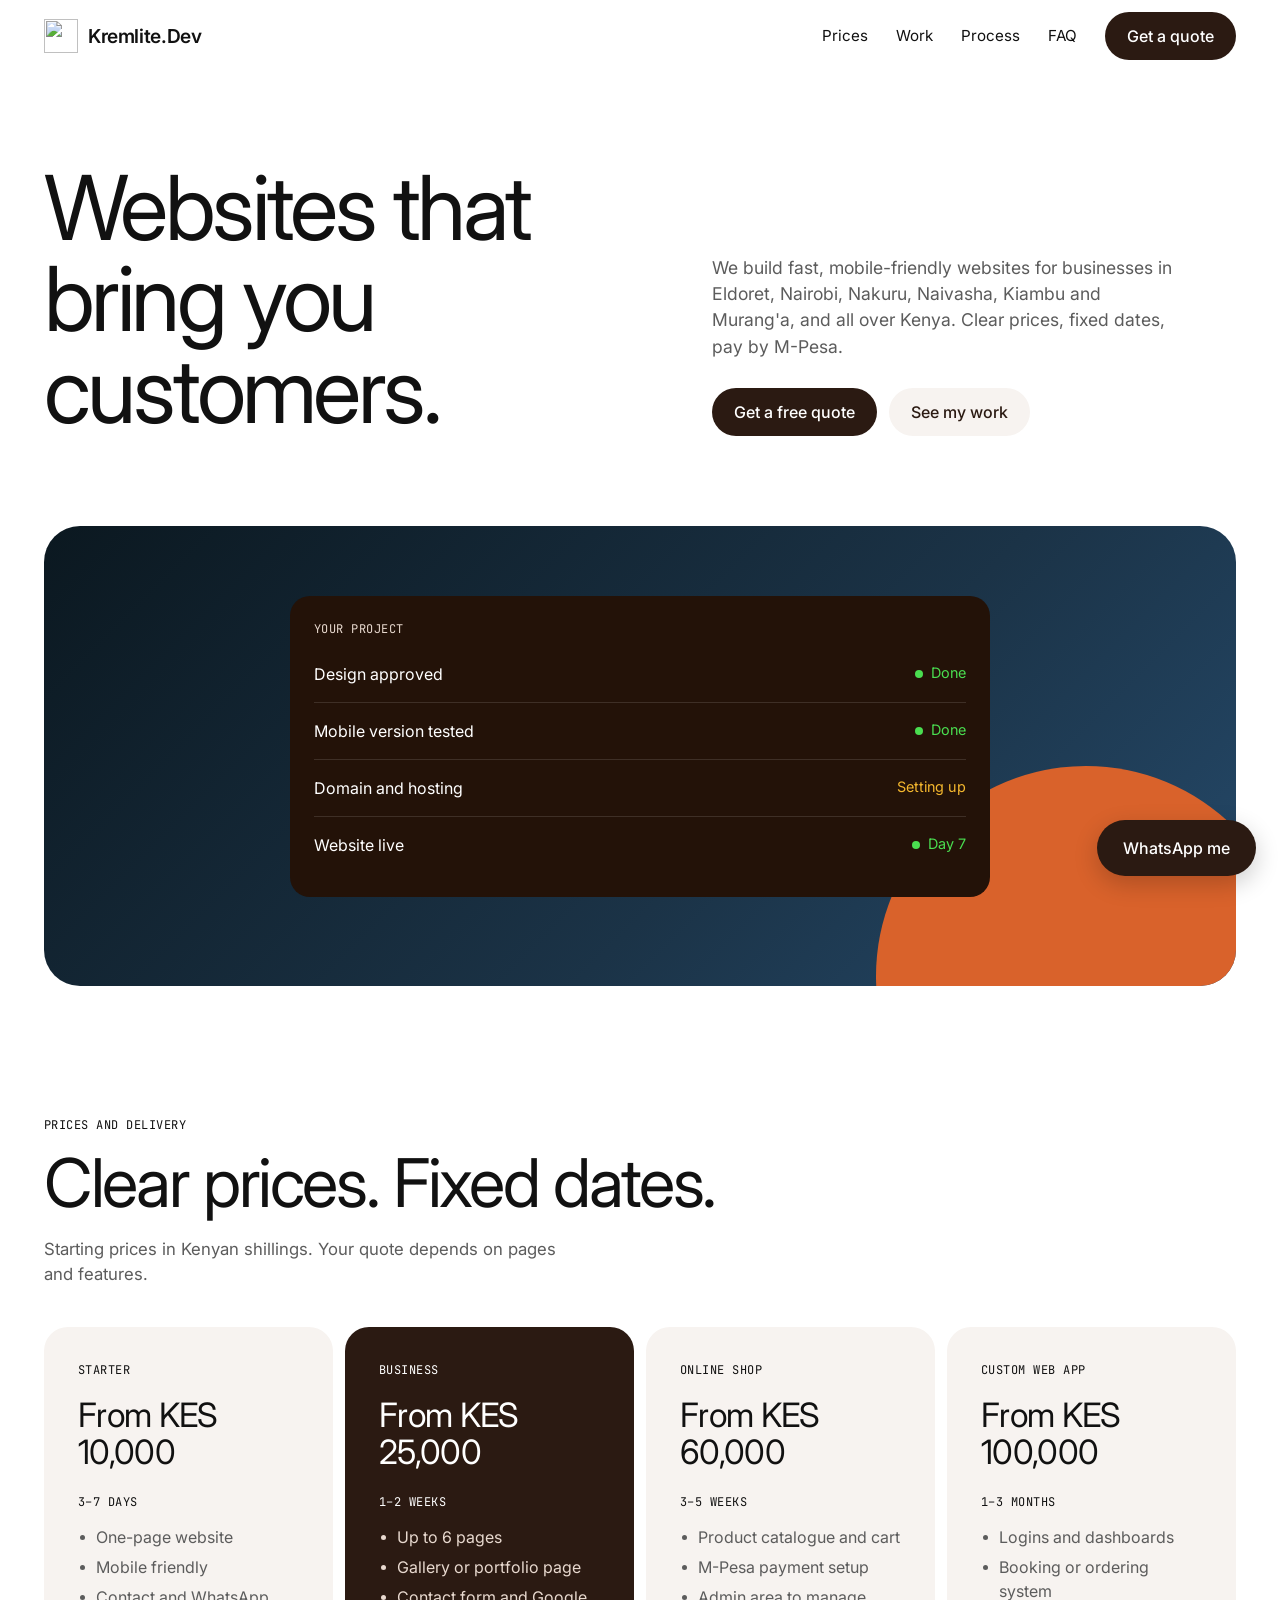
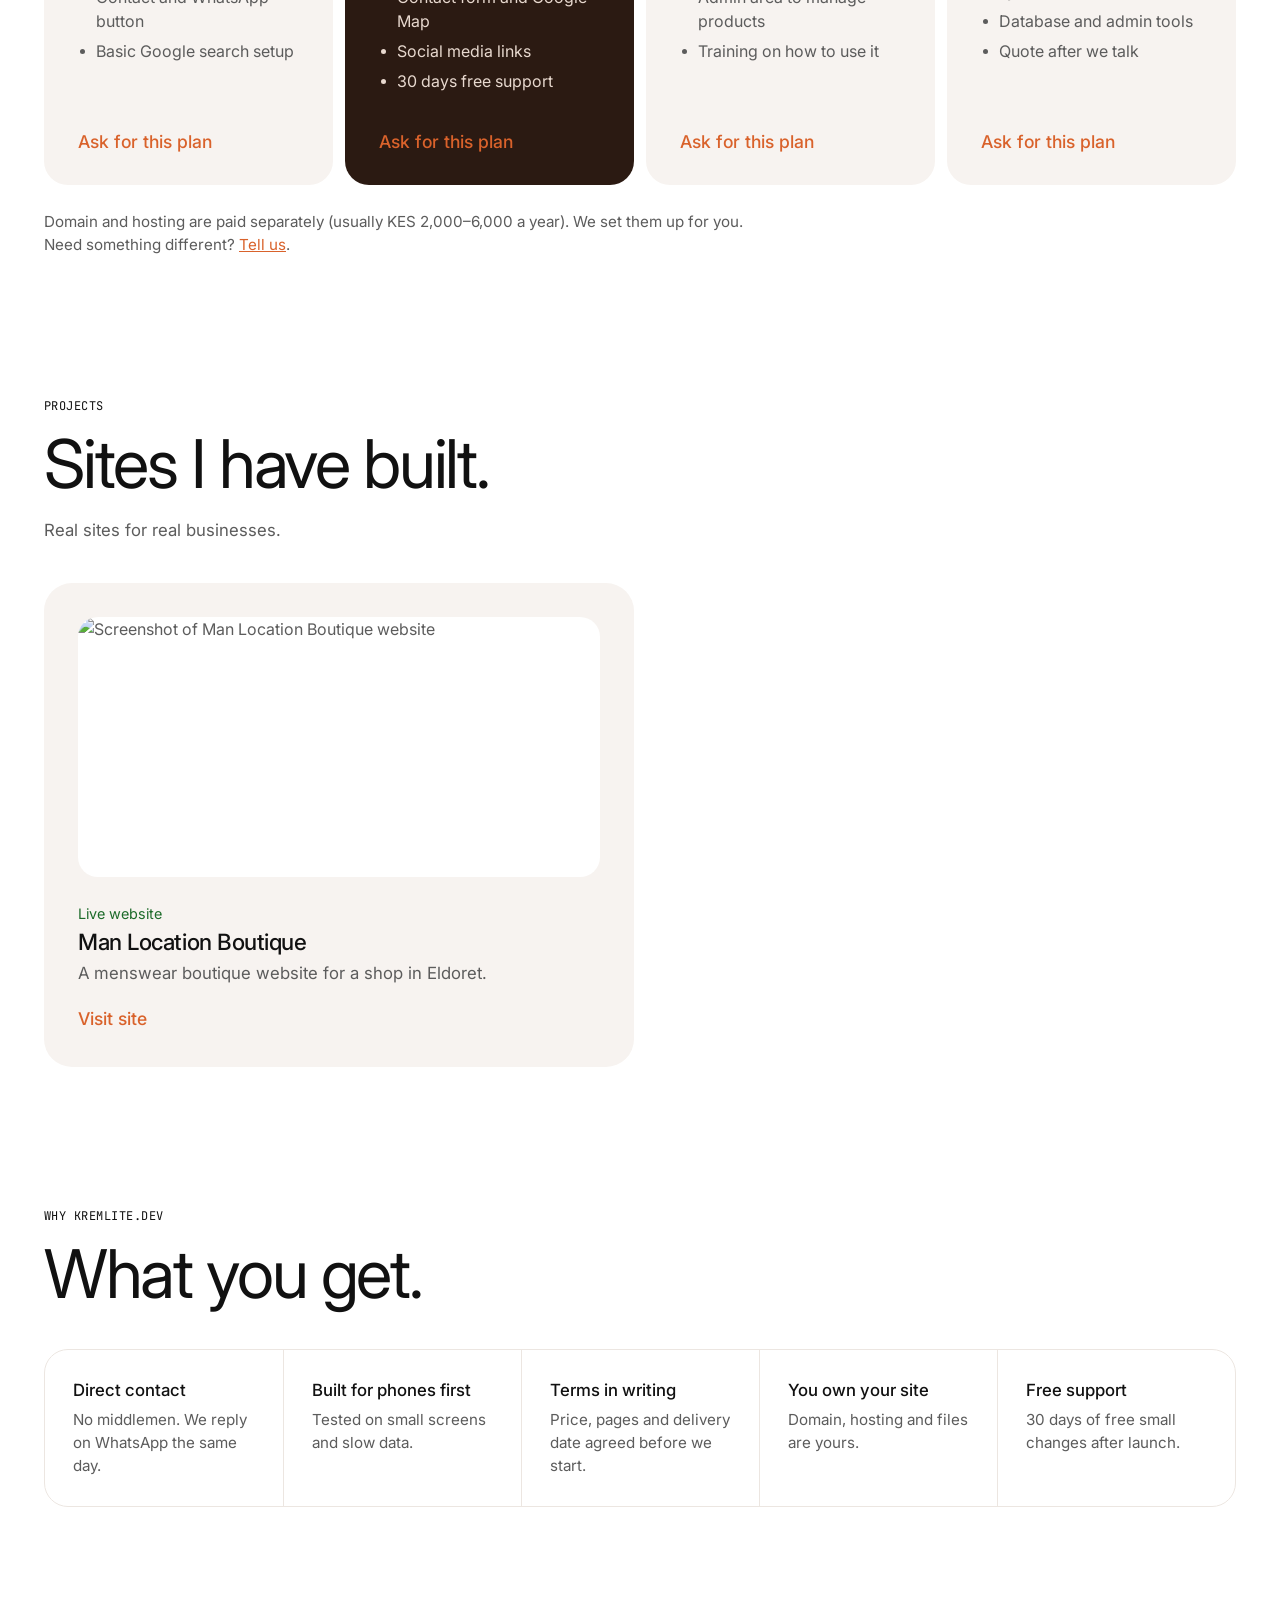
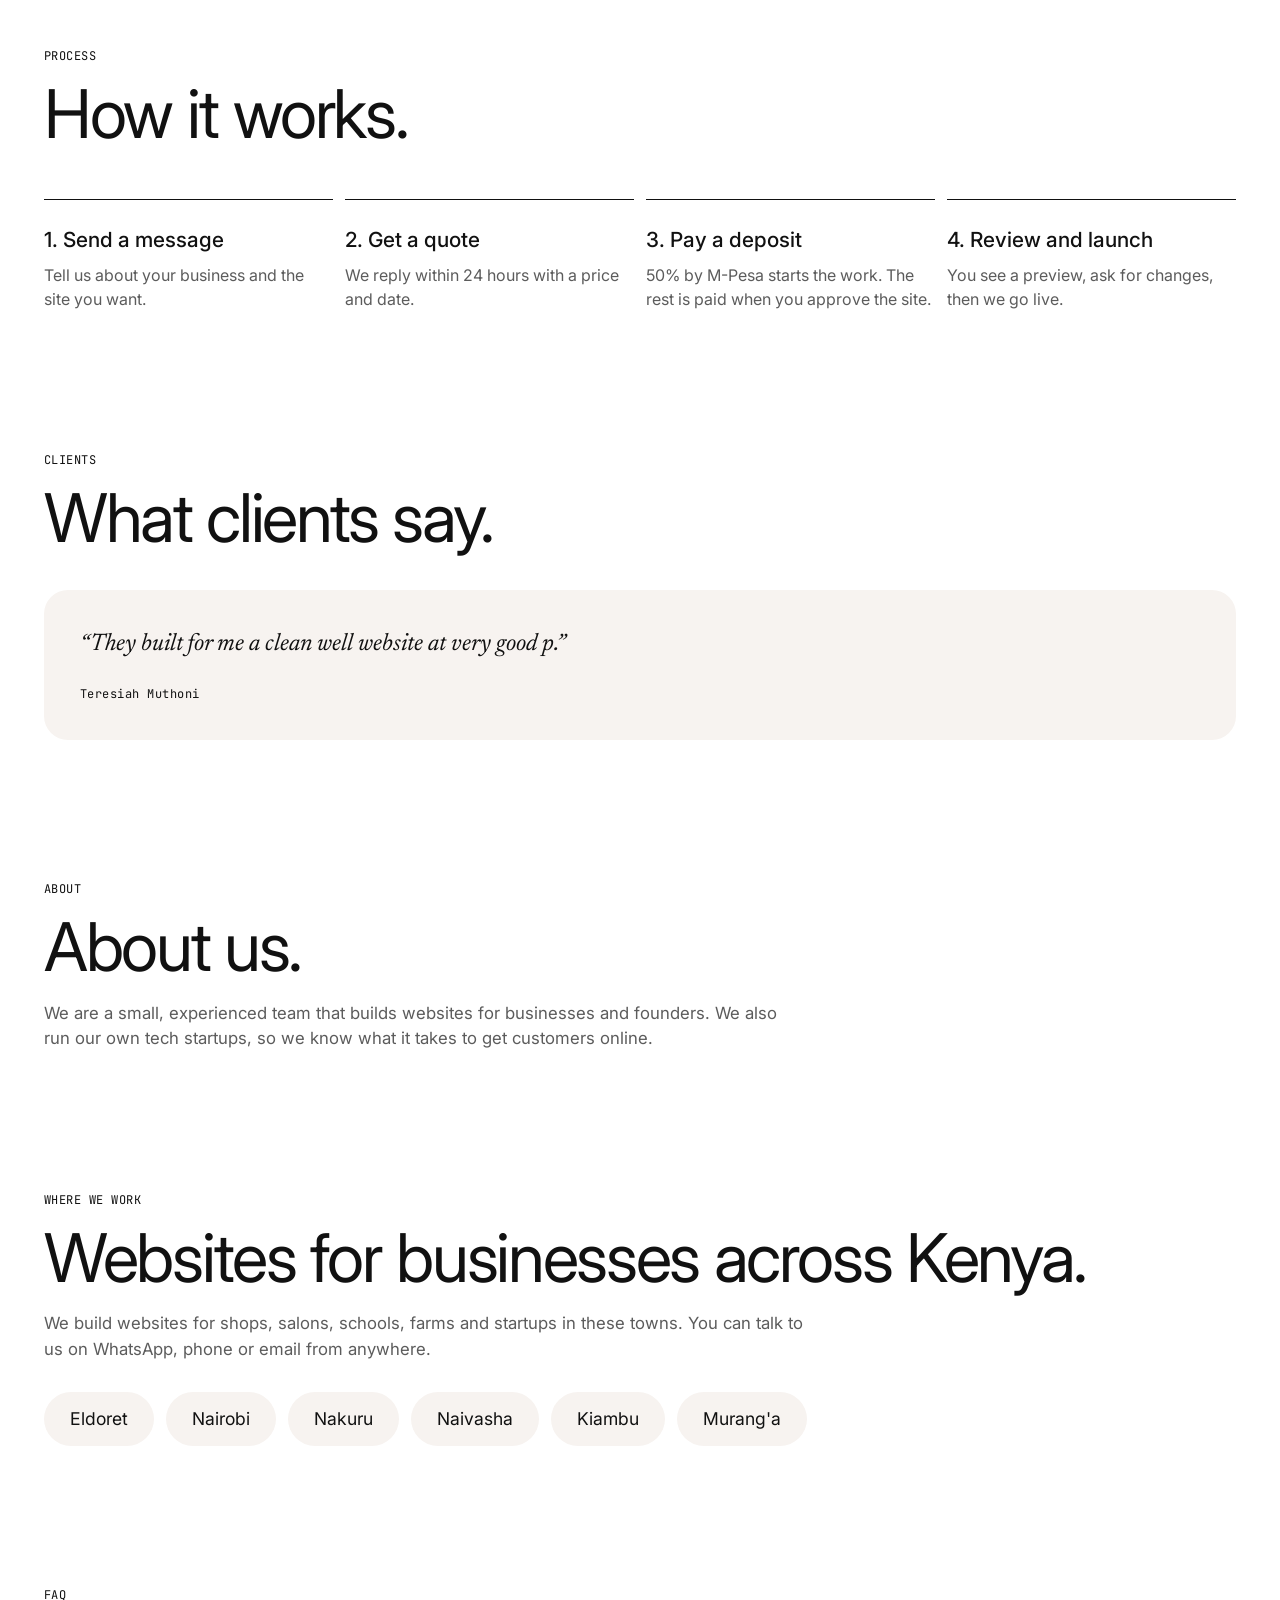
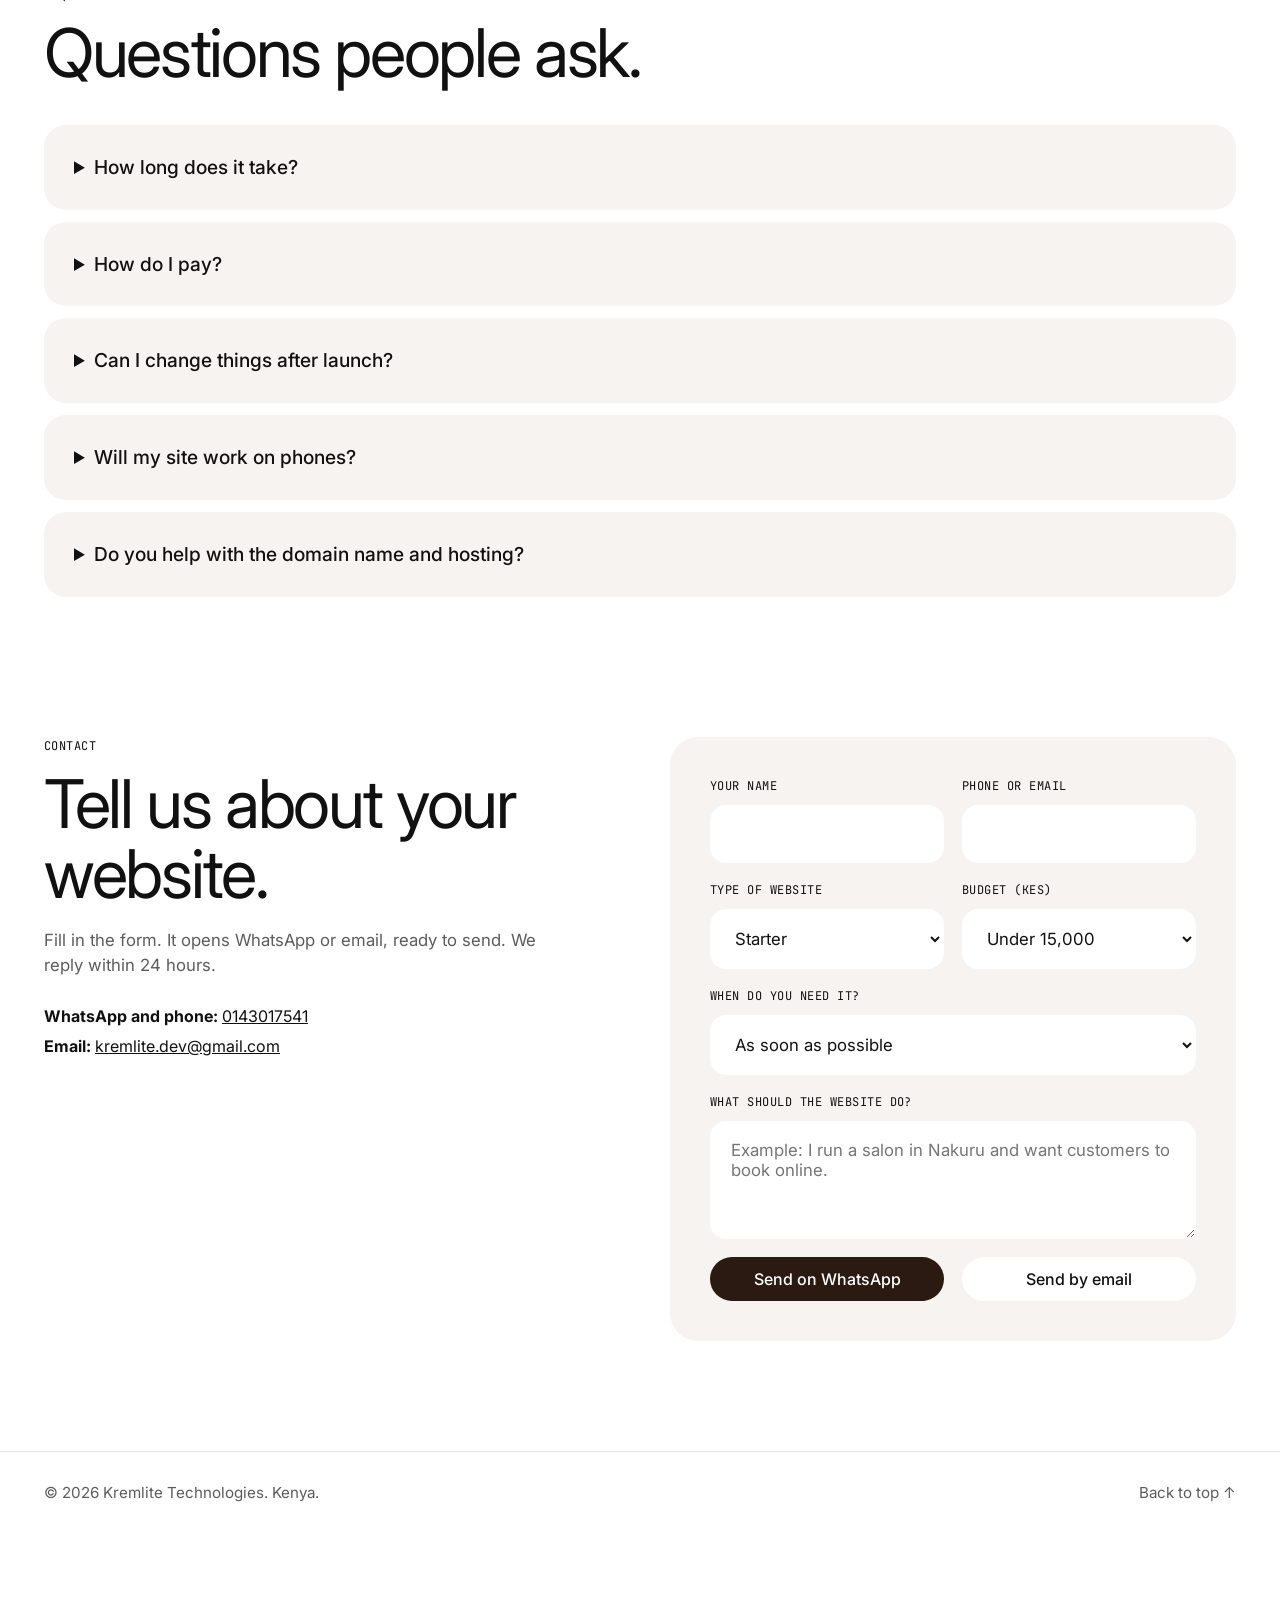
==== index.html @ ff0792f9 "Add files via upload" ====
<!DOCTYPE html>
<html lang="en">
<head>
  <meta charset="UTF-8">
  <meta name="viewport" content="width=device-width, initial-scale=1.0">
    <title>Web Design Kenya | Eldoret, Nairobi, Nakuru | Kremlite.Dev</title>
  <meta name="description" content="Affordable website design for businesses in Eldoret, Nairobi, Nakuru, Naivasha, Kiambu and Murang'a. Prices from KES 10,000. Pay by M-Pesa.">
  <link rel="canonical" href="https://YOUR-SITE-LINK/">
  <meta property="og:title" content="Web Design Kenya | Kremlite.Dev">
  <meta property="og:description" content="Fast, mobile-friendly websites for Kenyan businesses. Clear prices, fixed dates, pay by M-Pesa.">
  <meta property="og:type" content="website">
  <meta property="og:url" content="https://YOUR-SITE-LINK/">

  <script>document.documentElement.classList.add("js");</script>

  <link rel="preconnect" href="https://fonts.googleapis.com">
  <link rel="preconnect" href="https://fonts.gstatic.com" crossorigin>
  <link href="https://fonts.googleapis.com/css2?family=Inter:wght@400;500;600&family=JetBrains+Mono&family=Newsreader:ital@1&display=swap" rel="stylesheet">

    <link rel="stylesheet" href="style.css">
      <script type="application/ld+json">
  {
    "@context": "https://schema.org",
    "@type": "ProfessionalService",
    "name": "Kremlite.Dev",
    "description": "Website design and development for businesses in Kenya. Clear prices, fixed delivery dates, M-Pesa payments.",
    "url": "https://YOUR-SITE-LINK/",
    "telephone": "+254143017541",
    "email": "kremlite.dev@gmail.com",
    "priceRange": "KES 10,000 - KES 100,000+",
    "areaServed": [
      { "@type": "City", "name": "Eldoret" },
      { "@type": "City", "name": "Nairobi" },
      { "@type": "City", "name": "Nakuru" },
      { "@type": "City", "name": "Naivasha" },
      { "@type": "City", "name": "Kiambu" },
      { "@type": "City", "name": "Murang'a" }
    ]
  }
  </script>
    <link rel="icon" type="image/svg+xml" href="images/favicon.svg">
</head>
<body>

  <header class="site-header">
    <div class="wrap header-inner">
          <a href="#top" class="logo"><img src="images/favicon.svg" alt="" width="34" height="34"> Kremlite.Dev</a>
      <nav class="nav">
        <a href="#prices">Prices</a>
        <a href="#work">Work</a>
        <a href="#process">Process</a>
        <a href="#faq">FAQ</a>
        <a href="#contact" class="btn btn-dark">Get a quote</a>
      </nav>
    </div>
  </header>

  <main id="top">

    <!-- HERO -->
    <section class="hero wrap">
      <h1>Websites that bring you customers.</h1>
      <div class="hero-side">
                <p>We build fast, mobile-friendly websites for businesses in Eldoret, Nairobi, Nakuru, Naivasha, Kiambu and Murang'a, and all over Kenya. Clear prices, fixed dates, pay by M-Pesa.</p>
        <div class="hero-buttons">
          <a href="#contact" class="btn btn-dark">Get a free quote</a>
          <a href="#work" class="btn btn-light">See my work</a>
        </div>
      </div>
    </section>

    <!-- DARK SHOWCASE -->
    <section class="showcase wrap">
      <div class="showcase-bg">
        <div class="project-card">
          <p class="mono">YOUR PROJECT</p>
          <ul>
            <li><span>Design approved</span><span class="status done">Done</span></li>
            <li><span>Mobile version tested</span><span class="status done">Done</span></li>
            <li><span>Domain and hosting</span><span class="status setting">Setting up</span></li>
            <li><span>Website live</span><span class="status day">Day 7</span></li>
          </ul>
        </div>
        <div class="orange-circle"></div>
      </div>
    </section>

    <!-- PRICES -->
    <section class="section wrap" id="prices">
      <p class="mono reveal">PRICES AND DELIVERY</p>
      <h2 class="reveal">Clear prices. Fixed dates.</h2>
      <p class="lead reveal">Starting prices in Kenyan shillings. Your quote depends on pages and features.</p>

      <div class="plans">
        <article class="plan reveal">
          <p class="mono">STARTER</p>
          <h3>From KES 10,000</h3>
          <p class="mono time">3–7 DAYS</p>
          <ul>
            <li>One-page website</li>
            <li>Mobile friendly</li>
            <li>Contact and WhatsApp button</li>
            <li>Basic Google search setup</li>
          </ul>
          <a href="#contact" class="plan-link">Ask for this plan</a>
        </article>

        <article class="plan plan-dark reveal">
          <p class="mono">BUSINESS</p>
          <h3>From KES 25,000</h3>
          <p class="mono time">1–2 WEEKS</p>
          <ul>
            <li>Up to 6 pages</li>
            <li>Gallery or portfolio page</li>
            <li>Contact form and Google Map</li>
            <li>Social media links</li>
            <li>30 days free support</li>
          </ul>
          <a href="#contact" class="plan-link">Ask for this plan</a>
        </article>

        <article class="plan reveal">
          <p class="mono">ONLINE SHOP</p>
          <h3>From KES 60,000</h3>
          <p class="mono time">3–5 WEEKS</p>
          <ul>
            <li>Product catalogue and cart</li>
            <li>M-Pesa payment setup</li>
            <li>Admin area to manage products</li>
            <li>Training on how to use it</li>
          </ul>
          <a href="#contact" class="plan-link">Ask for this plan</a>
        </article>

        <article class="plan reveal">
          <p class="mono">CUSTOM WEB APP</p>
          <h3>From KES 100,000</h3>
          <p class="mono time">1–3 MONTHS</p>
          <ul>
            <li>Logins and dashboards</li>
            <li>Booking or ordering system</li>
            <li>Database and admin tools</li>
            <li>Quote after we talk</li>
          </ul>
          <a href="#contact" class="plan-link">Ask for this plan</a>
        </article>
      </div>

      <p class="note reveal">Domain and hosting are paid separately (usually KES 2,000–6,000 a year). We set them up for you.<br>Need something different? <a href="#contact">Tell us</a>.</p>
    </section>

    <!-- WORK -->
    <section class="section wrap" id="work">
      <p class="mono reveal">PROJECTS</p>
      <h2 class="reveal">Sites I have built.</h2>
      <p class="lead reveal">Real sites for real businesses.</p>

           <div class="work-grid">
        <article class="work-card reveal">
          <a href="https://man-location-boutique.vercel.app/" target="_blank" class="work-image">
            <img src="images/manlocationpicture.png" alt="Screenshot of Man Location Boutique website">
          </a>
          <p class="tag">Live website</p>
          <h3>Man Location Boutique</h3>
          <p class="lead">A menswear boutique website for a shop in Eldoret.</p>
          <a href="https://man-location-boutique.vercel.app/" target="_blank" class="plan-link">Visit site</a>
        </article>
      


      </div>
    </section>

    <!-- WHY -->
    <section class="section wrap">
      <p class="mono reveal">WHY KREMLITE.DEV</p>
      <h2 class="reveal">What you get.</h2>

      <div class="why reveal">
        <div><h4>Direct contact</h4><p>No middlemen. We reply on WhatsApp the same day.</p></div>
        <div><h4>Built for phones first</h4><p>Tested on small screens and slow data.</p></div>
        <div><h4>Terms in writing</h4><p>Price, pages and delivery date agreed before we start.</p></div>
        <div><h4>You own your site</h4><p>Domain, hosting and files are yours.</p></div>
        <div><h4>Free support</h4><p>30 days of free small changes after launch.</p></div>
      </div>
    </section>

    <!-- PROCESS -->
    <section class="section wrap" id="process">
      <p class="mono reveal">PROCESS</p>
      <h2 class="reveal">How it works.</h2>

      <div class="steps">
        <div class="step reveal"><h4>1. Send a message</h4><p>Tell us about your business and the site you want.</p></div>
        <div class="step reveal"><h4>2. Get a quote</h4><p>We reply within 24 hours with a price and date.</p></div>
        <div class="step reveal"><h4>3. Pay a deposit</h4><p>50% by M-Pesa starts the work. The rest is paid when you approve the site.</p></div>
        <div class="step reveal"><h4>4. Review and launch</h4><p>You see a preview, ask for changes, then we go live.</p></div>
      </div>
    </section>

    <!-- CLIENTS -->
    <section class="section wrap">
      <p class="mono reveal">CLIENTS</p>
      <h2 class="reveal">What clients say.</h2>

      <blockquote class="quote reveal">
        <p>“They built for me a clean well website at very good p.”</p>
        <span class="mono">Teresiah Muthoni</span>
      </blockquote>
    </section>

    <!-- ABOUT -->
    <section class="section wrap">
      <p class="mono reveal">ABOUT</p>
      <h2 class="reveal">About us.</h2>
      <p class="lead wide reveal">We are a small, experienced team that builds websites for businesses and founders. We also run our own tech startups, so we know what it takes to get customers online.</p>
    </section>

       <!-- AREAS -->
    <section class="section wrap">
      <p class="mono reveal">WHERE WE WORK</p>
      <h2 class="reveal">Websites for businesses across Kenya.</h2>
      <p class="lead wide reveal">We build websites for shops, salons, schools, farms and startups in these towns. You can talk to us on WhatsApp, phone or email from anywhere.</p>
      <ul class="areas reveal">
        <li>Eldoret</li>
        <li>Nairobi</li>
        <li>Nakuru</li>
        <li>Naivasha</li>
        <li>Kiambu</li>
        <li>Murang'a</li>
      </ul>
    </section>
    <!-- FAQ -->
    <section class="section wrap" id="faq">
      <p class="mono reveal">FAQ</p>
      <h2 class="reveal">Questions people ask.</h2>

      <div class="faq">
        <details class="reveal">
          <summary>How long does it take?</summary>
          <p>A one-page site takes 3–7 days. A business site takes 1–2 weeks. Online shops take 3–5 weeks. You get the date in your quote.</p>
        </details>
        <details class="reveal">
          <summary>How do I pay?</summary>
          <p>By M-Pesa. You pay 50% to start and the rest when you approve the site.</p>
        </details>
        <details class="reveal">
          <summary>Can I change things after launch?</summary>
          <p>Yes. You get 30 days of free small changes. After that we charge a small fee for updates.</p>
        </details>
        <details class="reveal">
          <summary>Will my site work on phones?</summary>
          <p>Yes. Every site is built for phones first and tested on small screens and slow data.</p>
        </details>
        <details class="reveal">
          <summary>Do you help with the domain name and hosting?</summary>
          <p>Yes. We set up both for you and they stay in your name. They cost about KES 2,000–6,000 a year.</p>
        </details>
      </div>
    </section>

    <!-- CONTACT -->
    <section class="section wrap contact" id="contact">
      <div class="contact-text reveal">
        <p class="mono">CONTACT</p>
        <h2>Tell us about your website.</h2>
        <p class="lead">Fill in the form. It opens WhatsApp or email, ready to send. We reply within 24 hours.</p>
        <p><strong>WhatsApp and phone:</strong> <a href="tel:+254143017541" class="underline">0143017541</a></p>
        <p><strong>Email:</strong> <a href="mailto:kremlite.dev@gmail.com" class="underline">kremlite.dev@gmail.com</a></p>
      </div>

      <div class="form-card reveal">
        <div class="row">
          <label>YOUR NAME<input type="text" id="f-name"></label>
          <label>PHONE OR EMAIL<input type="text" id="f-contact"></label>
        </div>
        <div class="row">
          <label>TYPE OF WEBSITE
            <select id="f-type">
              <option>Starter</option>
              <option>Business</option>
              <option>Online shop</option>
              <option>Custom web app</option>
            </select>
          </label>
          <label>BUDGET (KES)
            <select id="f-budget">
              <option>Under 15,000</option>
              <option>15,000 – 40,000</option>
              <option>40,000 – 100,000</option>
              <option>Above 100,000</option>
            </select>
          </label>
        </div>
        <label>WHEN DO YOU NEED IT?
          <select id="f-when">
            <option>As soon as possible</option>
            <option>Within 2 weeks</option>
            <option>Within a month</option>
            <option>No rush</option>
          </select>
        </label>
        <label>WHAT SHOULD THE WEBSITE DO?
          <textarea id="f-about" rows="4" placeholder="Example: I run a salon in Nakuru and want customers to book online."></textarea>
        </label>
        <div class="row">
          <button type="button" class="btn btn-dark" id="send-wa">Send on WhatsApp</button>
          <button type="button" class="btn btn-white" id="send-mail">Send by email</button>
        </div>
      </div>
    </section>

  </main>

  <footer class="footer">
    <div class="wrap footer-inner">
      <p>© 2026 Kremlite Technologies. Kenya.</p>
      <a href="#top">Back to top ↑</a>
    </div>
  </footer>

  <a href="https://wa.me/254143017541" class="whatsapp-float">WhatsApp me</a>

  <script>
    // CHANGE THESE TWO LINES TO YOUR OWN DETAILS
    var PHONE = "254143017541";
    var EMAIL = "kremlite.dev@gmail.com";

    // Scroll fade-in
    var items = document.querySelectorAll(".reveal");
    var observer = new IntersectionObserver(function (entries) {
      entries.forEach(function (entry) {
        if (entry.isIntersecting) {
          entry.target.classList.add("visible");
          observer.unobserve(entry.target);
        }
      });
    }, { threshold: 0.15 });
    items.forEach(function (el) { observer.observe(el); });

    // Contact form
    function buildMessage() {
      return "Hello Kremlite.Dev,\n" +
        "Name: " + document.getElementById("f-name").value + "\n" +
        "Contact: " + document.getElementById("f-contact").value + "\n" +
        "Website type: " + document.getElementById("f-type").value + "\n" +
        "Budget (KES): " + document.getElementById("f-budget").value + "\n" +
        "Needed: " + document.getElementById("f-when").value + "\n" +
        "Details: " + document.getElementById("f-about").value;
    }
    document.getElementById("send-wa").addEventListener("click", function () {
      window.open("https://wa.me/" + PHONE + "?text=" + encodeURIComponent(buildMessage()), "_blank");
    });
    document.getElementById("send-mail").addEventListener("click", function () {
      window.location.href = "mailto:" + EMAIL + "?subject=" + encodeURIComponent("New website enquiry") + "&body=" + encodeURIComponent(buildMessage());
    });
  </script>

</body>
</html>
---- style.css ----
:root {
  --brown: #2b1a12;
  --orange: #d9622b;
  --cream: #f7f3f0;
  --text: #111;
  --muted: #5c5c5c;
}

* { margin: 0; padding: 0; box-sizing: border-box; }

html { scroll-behavior: smooth; scroll-padding-top: 90px; }

body {
  font-family: "Inter", sans-serif;
  color: var(--text);
  background: #fff;
  line-height: 1.5;
}

.wrap { max-width: 1240px; margin: 0 auto; padding: 0 24px; }
a { color: inherit; text-decoration: none; }
ul { list-style: none; }

/* Text styles */
.mono {
  font-family: "JetBrains Mono", monospace;
  font-size: 0.75rem;
  letter-spacing: 0.04em;
}
h2 {
  font-size: clamp(2.4rem, 5.5vw, 4.2rem);
  font-weight: 400;
  line-height: 1.05;
  letter-spacing: -0.035em;
  margin: 14px 0 18px;
}
h3 { font-size: 2.1rem; font-weight: 400; line-height: 1.1; letter-spacing: -0.02em; }
h4 { font-size: 1.05rem; font-weight: 500; margin-bottom: 6px; }
.lead { color: var(--muted); font-size: 1.05rem; max-width: 520px; }
.lead.wide { max-width: 760px; }
.underline { text-decoration: underline; }

.section { padding-top: 70px; padding-bottom: 70px; }

/* Header */
.site-header {
  position: sticky;
  top: 0;
  background: rgba(255, 255, 255, 0.92);
  backdrop-filter: blur(8px);
  z-index: 10;
}
.header-inner {
  display: flex;
  justify-content: space-between;
  align-items: center;
  height: 72px;
}
.logo { font-weight: 600; font-size: 1.2rem; letter-spacing: -0.02em; }
.nav { display: flex; align-items: center; gap: 28px; font-size: 0.95rem; }
.nav a:not(.btn):hover { color: var(--orange); }

/* Buttons */
.btn {
  display: inline-block;
  padding: 12px 22px;
  border: none;
  border-radius: 999px;
  font-family: inherit;
  font-size: 1rem;
  font-weight: 500;
  cursor: pointer;
  text-align: center;
  transition: transform 0.2s ease;
}
.btn:hover { transform: translateY(-2px); }
.btn-dark { background: var(--brown); color: #fff; }
.btn-light { background: var(--cream); color: var(--brown); }
.btn-white { background: #fff; color: var(--text); }

/* Hero */
.hero {
  display: grid;
  grid-template-columns: 1.2fr 1fr;
  align-items: end;
  gap: 40px;
  padding-top: 90px;
  padding-bottom: 90px;
}
.hero h1 {
  font-size: clamp(2.8rem, 7vw, 6rem);
  font-weight: 400;
  line-height: 1.02;
  letter-spacing: -0.04em;
  animation: rise 0.8s ease both;
}
.hero-side { animation: rise 0.8s ease 0.2s both; }
.hero-side p { color: var(--muted); font-size: 1.1rem; max-width: 460px; }
.hero-buttons { display: flex; gap: 12px; margin-top: 28px; }

@keyframes rise {
  from { opacity: 0; transform: translateY(24px); }
  to   { opacity: 1; transform: translateY(0); }
}

/* Scroll fade-in */
.js .reveal {
  opacity: 0;
  transform: translateY(28px);
  transition: opacity 0.7s ease, transform 0.7s ease;
}
.js .reveal.visible { opacity: 1; transform: translateY(0); }
.plans .reveal:nth-child(2), .steps .reveal:nth-child(2) { transition-delay: 0.1s; }
.plans .reveal:nth-child(3), .steps .reveal:nth-child(3) { transition-delay: 0.2s; }
.plans .reveal:nth-child(4), .steps .reveal:nth-child(4) { transition-delay: 0.3s; }

/* Dark showcase */
.showcase { padding-bottom: 60px; }
.showcase-bg {
  position: relative;
  overflow: hidden;
  min-height: 460px;
  border-radius: 36px;
  background: linear-gradient(135deg, #0b1820 0%, #1b3347 60%, #254a6b 100%);
  display: flex;
  justify-content: center;
  align-items: flex-start;
  padding-top: 70px;
}
.project-card {
  position: relative;
  z-index: 2;
  width: min(700px, 90%);
  background: #231208;
  color: #fff;
  border-radius: 20px;
  padding: 24px;
  animation: rise 0.9s ease 0.4s both;
}
.project-card .mono { color: #e8d9cf; margin-bottom: 8px; }
.project-card li {
  display: flex;
  justify-content: space-between;
  padding: 16px 0;
  border-top: 1px solid rgba(255, 255, 255, 0.12);
}
.project-card li:first-child { border-top: none; }
.status { font-size: 0.9rem; }
.status.done, .status.day { color: #4ade50; }
.status.setting { color: #f5b82e; }
.status.done::before, .status.day::before {
  content: "";
  display: inline-block;
  width: 8px;
  height: 8px;
  margin-right: 8px;
  border-radius: 50%;
  background: #4ade50;
}
.orange-circle {
  position: absolute;
  right: -60px;
  bottom: -200px;
  width: 420px;
  height: 420px;
  border-radius: 50%;
  background: var(--orange);
  animation: float 6s ease-in-out infinite;
}
@keyframes float {
  0%, 100% { transform: translateY(0); }
  50% { transform: translateY(-18px); }
}

/* Prices */
.plans {
  display: grid;
  grid-template-columns: repeat(4, 1fr);
  gap: 12px;
  margin-top: 40px;
}
.plan {
  display: flex;
  flex-direction: column;
  background: var(--cream);
  border-radius: 24px;
  padding: 34px 34px 30px;
  transition: transform 0.3s ease;
}
.plan:hover { transform: translateY(-6px); }
.plan h3 { margin: 18px 0 22px; }
.plan .time { margin-bottom: 14px; }
.plan ul { flex: 1; margin-bottom: 30px; }
.plan li { position: relative; padding-left: 18px; margin-bottom: 6px; color: var(--muted); }
.plan li::before {
  content: "";
  position: absolute;
  left: 2px;
  top: 0.65em;
  width: 5px;
  height: 5px;
  border-radius: 50%;
  background: currentColor;
}
.plan-link { color: var(--orange); font-size: 1.1rem; font-weight: 500; }
.plan-link:hover { text-decoration: underline; }
.plan-dark { background: var(--brown); color: #fff; }
.plan-dark li { color: #e8d9cf; }

.note { margin-top: 26px; color: var(--muted); font-size: 0.95rem; }
.note a { color: var(--orange); text-decoration: underline; }

/* Work */
.work-card {
  margin-top: 40px;
  background: var(--cream);
  border-radius: 28px;
  padding: 34px;
}
.work-image {
  height: 250px;
  background: #fff;
  border-radius: 20px;
  display: flex;
  align-items: center;
  justify-content: center;
  margin-bottom: 26px;
  color: var(--muted);
}
.work-card .tag { color: #1d6b2a; font-size: 0.9rem; }
.work-card h3 { font-size: 1.4rem; font-weight: 500; margin: 6px 0; }
.work-card .lead { margin-bottom: 20px; }

/* Why */
.why {
  display: grid;
  grid-template-columns: repeat(5, 1fr);
  margin-top: 40px;
  border: 1px solid #ece6e1;
  border-radius: 24px;
  overflow: hidden;
}
.why div { padding: 28px; border-left: 1px solid #ece6e1; }
.why div:first-child { border-left: none; }
.why p { color: var(--muted); font-size: 0.95rem; }

/* Process */
.steps {
  display: grid;
  grid-template-columns: repeat(4, 1fr);
  gap: 12px;
  margin-top: 50px;
}
.step { border-top: 1px solid var(--text); padding-top: 24px; }
.step h4 { font-size: 1.3rem; margin-bottom: 8px; }
.step p { color: var(--muted); }

/* Quote */
.quote {
  margin-top: 36px;
  background: var(--cream);
  border-radius: 24px;
  padding: 36px;
}
.quote p {
  font-family: "Newsreader", serif;
  font-style: italic;
  font-size: 1.5rem;
  margin-bottom: 18px;
}

/* FAQ */
.faq { margin-top: 36px; display: grid; gap: 12px; }
details { background: var(--cream); border-radius: 22px; padding: 28px 30px; }
summary { cursor: pointer; font-size: 1.2rem; font-weight: 500; }
summary:hover { color: var(--orange); }
details p { margin-top: 14px; color: var(--muted); max-width: 720px; animation: rise 0.4s ease both; }

/* Contact */
.contact {
  display: grid;
  grid-template-columns: 1fr 1fr;
  gap: 60px;
  align-items: start;
}
.contact-text .lead { margin-bottom: 26px; }
.contact-text p { margin-bottom: 6px; }
.form-card {
  background: var(--cream);
  border-radius: 28px;
  padding: 40px;
  display: grid;
  gap: 18px;
}
.row { display: grid; grid-template-columns: 1fr 1fr; gap: 18px; }
label {
  display: block;
  font-family: "JetBrains Mono", monospace;
  font-size: 0.75rem;
  letter-spacing: 0.04em;
}
input, select, textarea {
  display: block;
  width: 100%;
  margin-top: 10px;
  padding: 18px 20px;
  border: 1px solid transparent;
  border-radius: 16px;
  background: #fff;
  font-family: "Inter", sans-serif;
  font-size: 1.05rem;
  color: var(--text);
}
input:focus, select:focus, textarea:focus { outline: none; border-color: var(--orange); }
textarea { resize: vertical; }

/* Footer */
.footer { border-top: 1px solid #ece6e1; margin-top: 40px; }
.footer-inner {
  display: flex;
  justify-content: space-between;
  padding-top: 30px;
  padding-bottom: 110px;
  color: var(--muted);
  font-size: 0.95rem;
}
.footer-inner a:hover { color: var(--orange); }

/* WhatsApp button */
.whatsapp-float {
  position: fixed;
  right: 24px;
  bottom: 24px;
  z-index: 20;
  background: var(--brown);
  color: #fff;
  font-weight: 500;
  padding: 16px 26px;
  border-radius: 999px;
  box-shadow: 0 8px 24px rgba(0, 0, 0, 0.2);
  transition: transform 0.2s ease;
}
.whatsapp-float:hover { transform: translateY(-3px); }

/* Tablets */
@media (max-width: 1000px) {
  .plans { grid-template-columns: repeat(2, 1fr); }
  .why { grid-template-columns: 1fr 1fr; }
  .why div { border-left: none; border-top: 1px solid #ece6e1; }
  .steps { grid-template-columns: 1fr 1fr; }
  .contact { grid-template-columns: 1fr; gap: 30px; }
}

/* Phones */
@media (max-width: 700px) {
  .hero { grid-template-columns: 1fr; padding-top: 50px; }
  .nav a:not(.btn) { display: none; }
  .plans, .why, .steps, .row { grid-template-columns: 1fr; }
  .form-card { padding: 24px; }
  .orange-circle { width: 260px; height: 260px; bottom: -120px; }
  .footer-inner { flex-direction: column; gap: 8px; }
}

/* Respect people who turn animations off */
@media (prefers-reduced-motion: reduce) {
  * { animation: none !important; transition: none !important; }
  .js .reveal { opacity: 1; transform: none; }
}

/* Project pictures */
.work-grid {
  display: grid;
  grid-template-columns: repeat(2, 1fr);
  gap: 12px;
  margin-top: 40px;
}
.work-grid .work-card { margin-top: 0; }

.work-image {
  display: block;
  height: auto;
  padding: 0;
  overflow: hidden;
  border-radius: 20px;
  margin-bottom: 26px;
}
.work-image img {
  display: block;
  width: 100%;
  height: 260px;
  object-fit: cover;
  object-position: top;
  transition: transform 0.5s ease;
}
.work-card:hover .work-image img { transform: scale(1.04); }

@media (max-width: 700px) {
  .work-grid { grid-template-columns: 1fr; }
}

/* Logo */
.logo { display: flex; align-items: center; gap: 10px; }
.logo img { display: block; }

/* Areas */
.areas {
  display: flex;
  flex-wrap: wrap;
  gap: 12px;
  margin-top: 30px;
}
.areas li {
  background: var(--cream);
  padding: 14px 26px;
  border-radius: 999px;
  font-size: 1.1rem;
  transition: background 0.2s ease, color 0.2s ease;
}
.areas li:hover { background: var(--brown); color: #fff; }
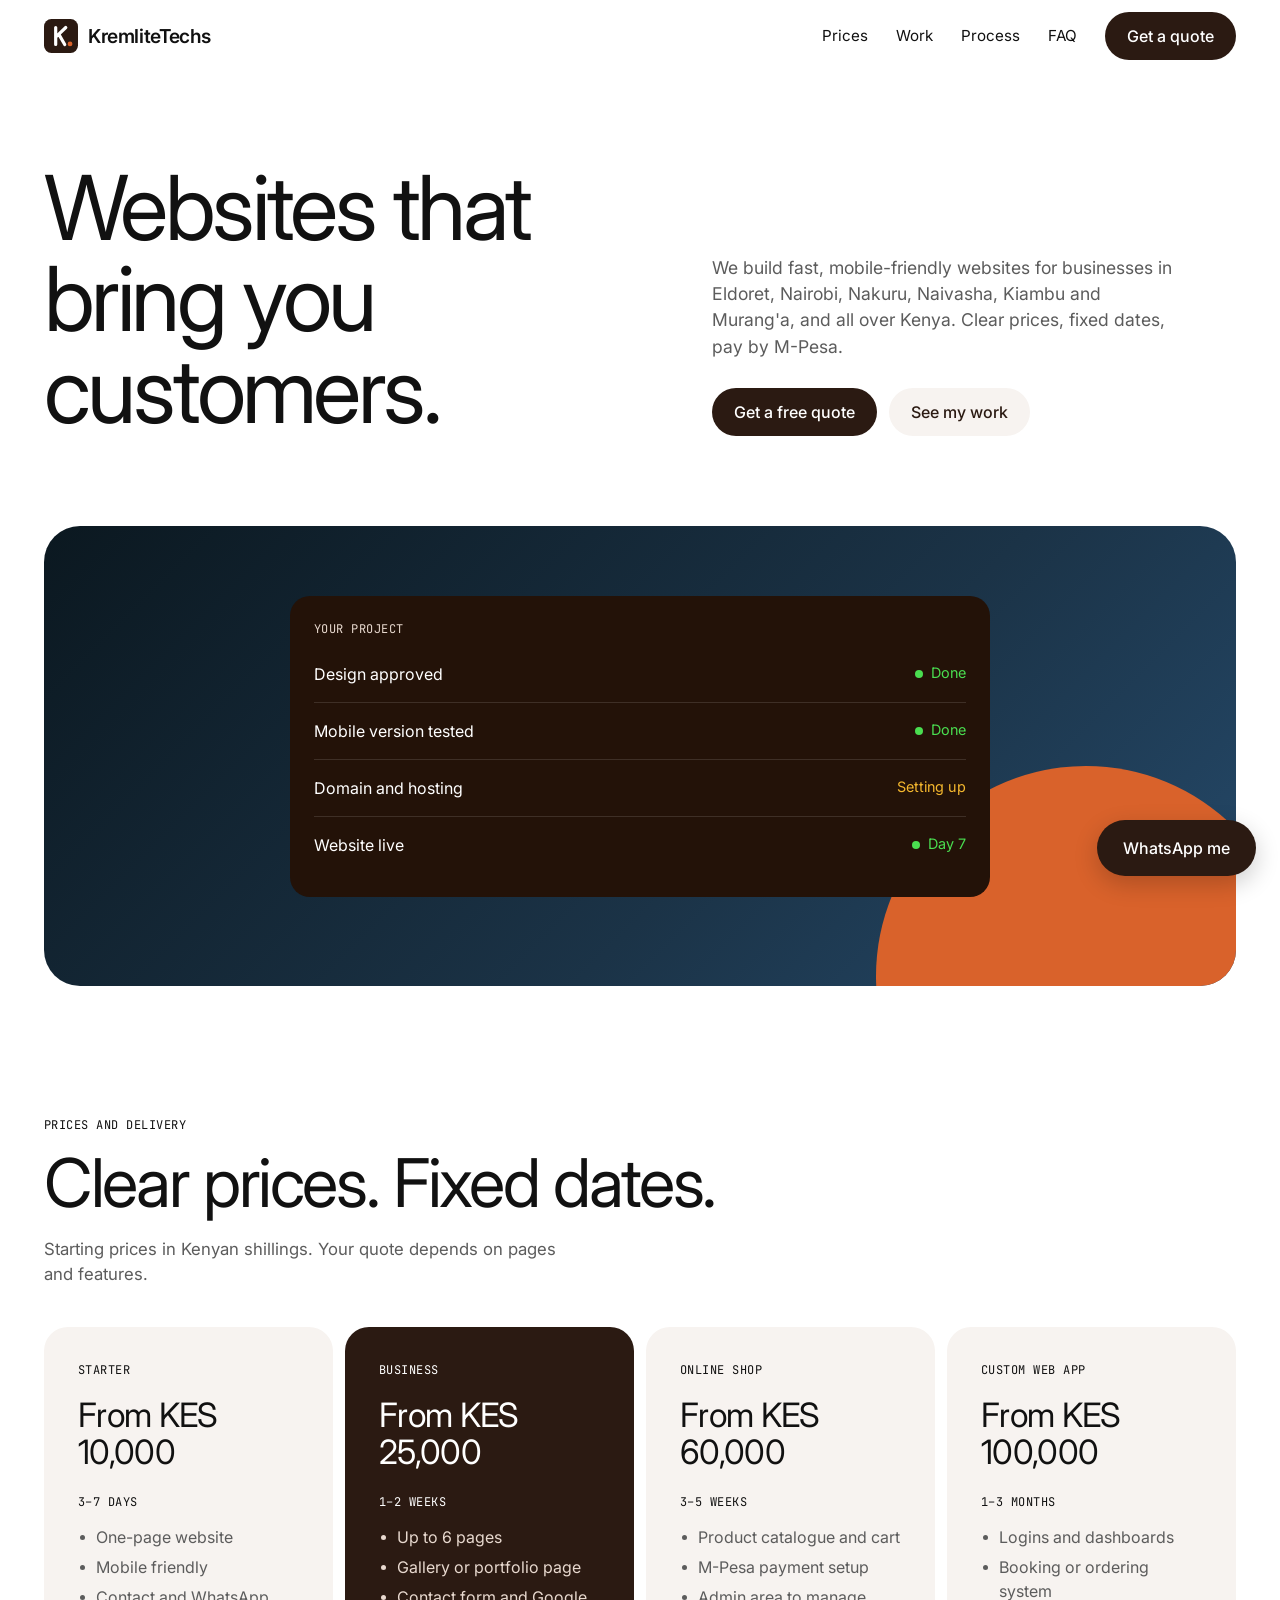
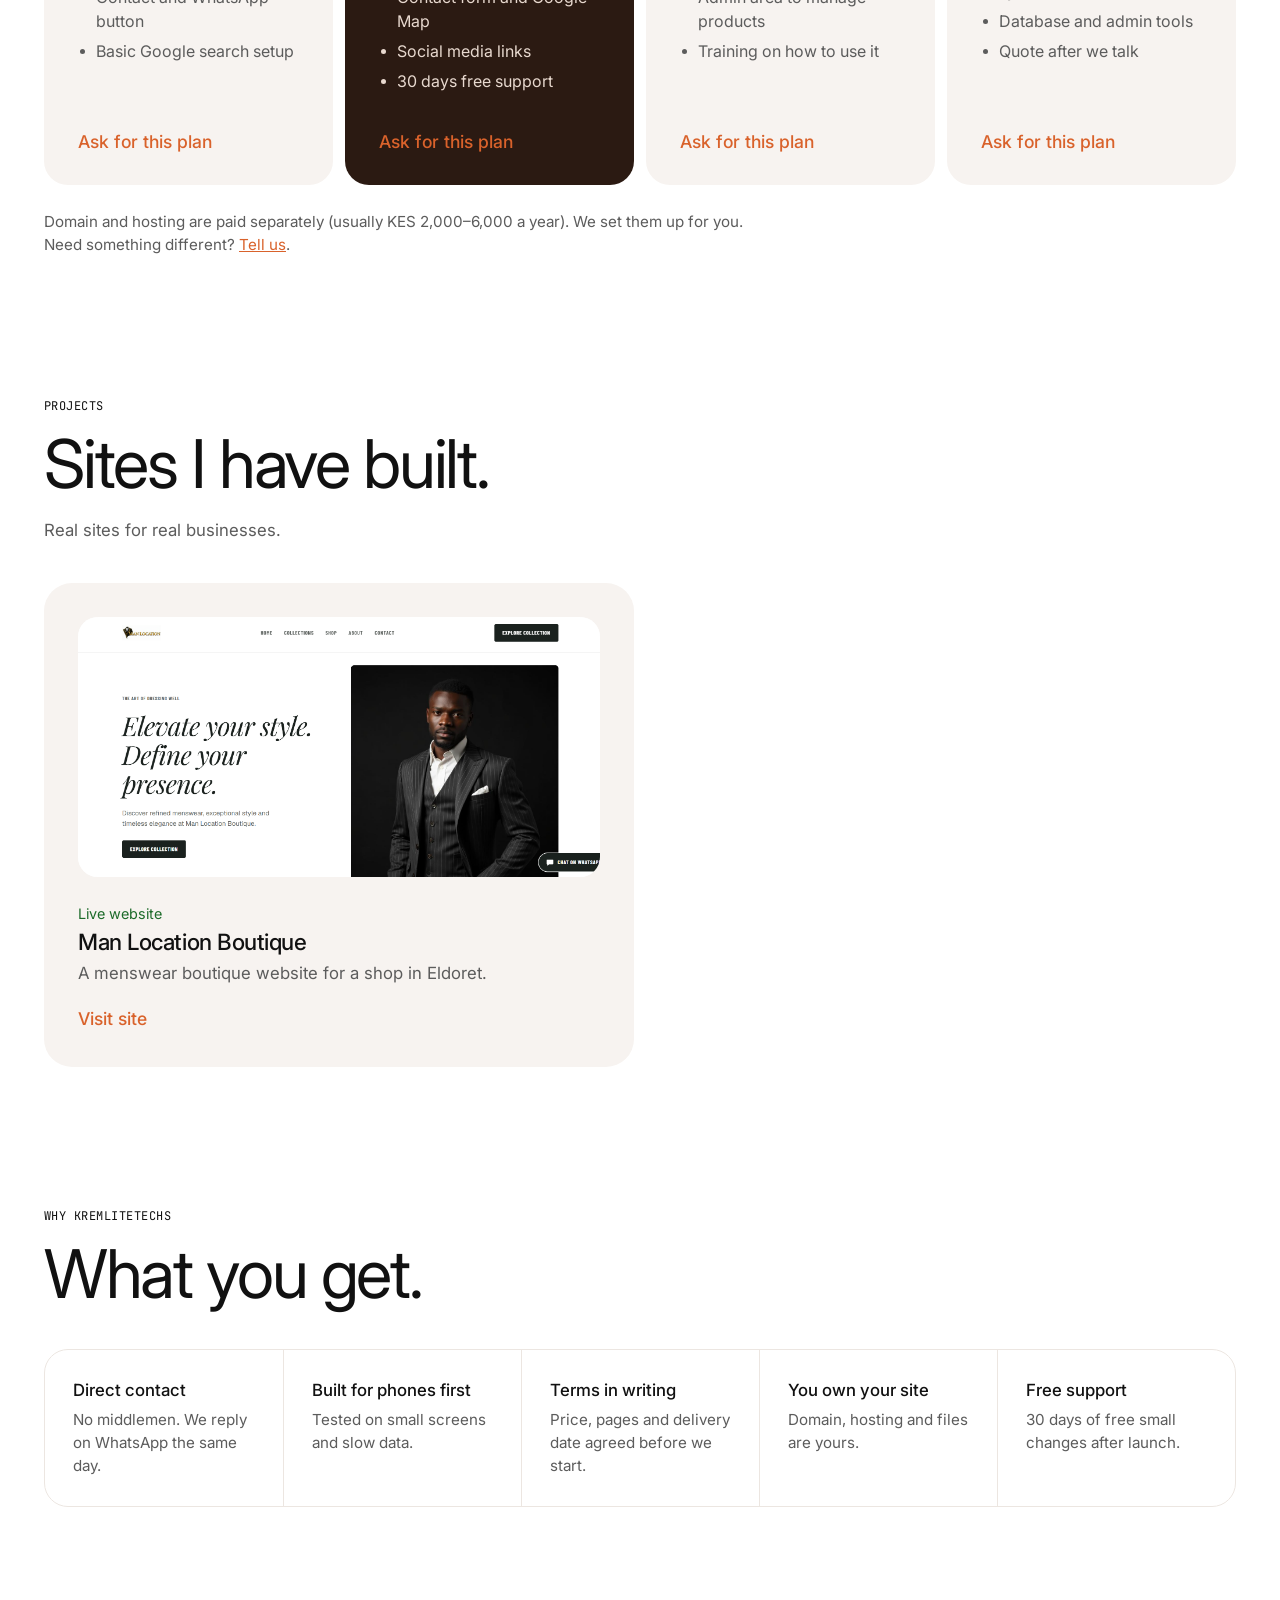
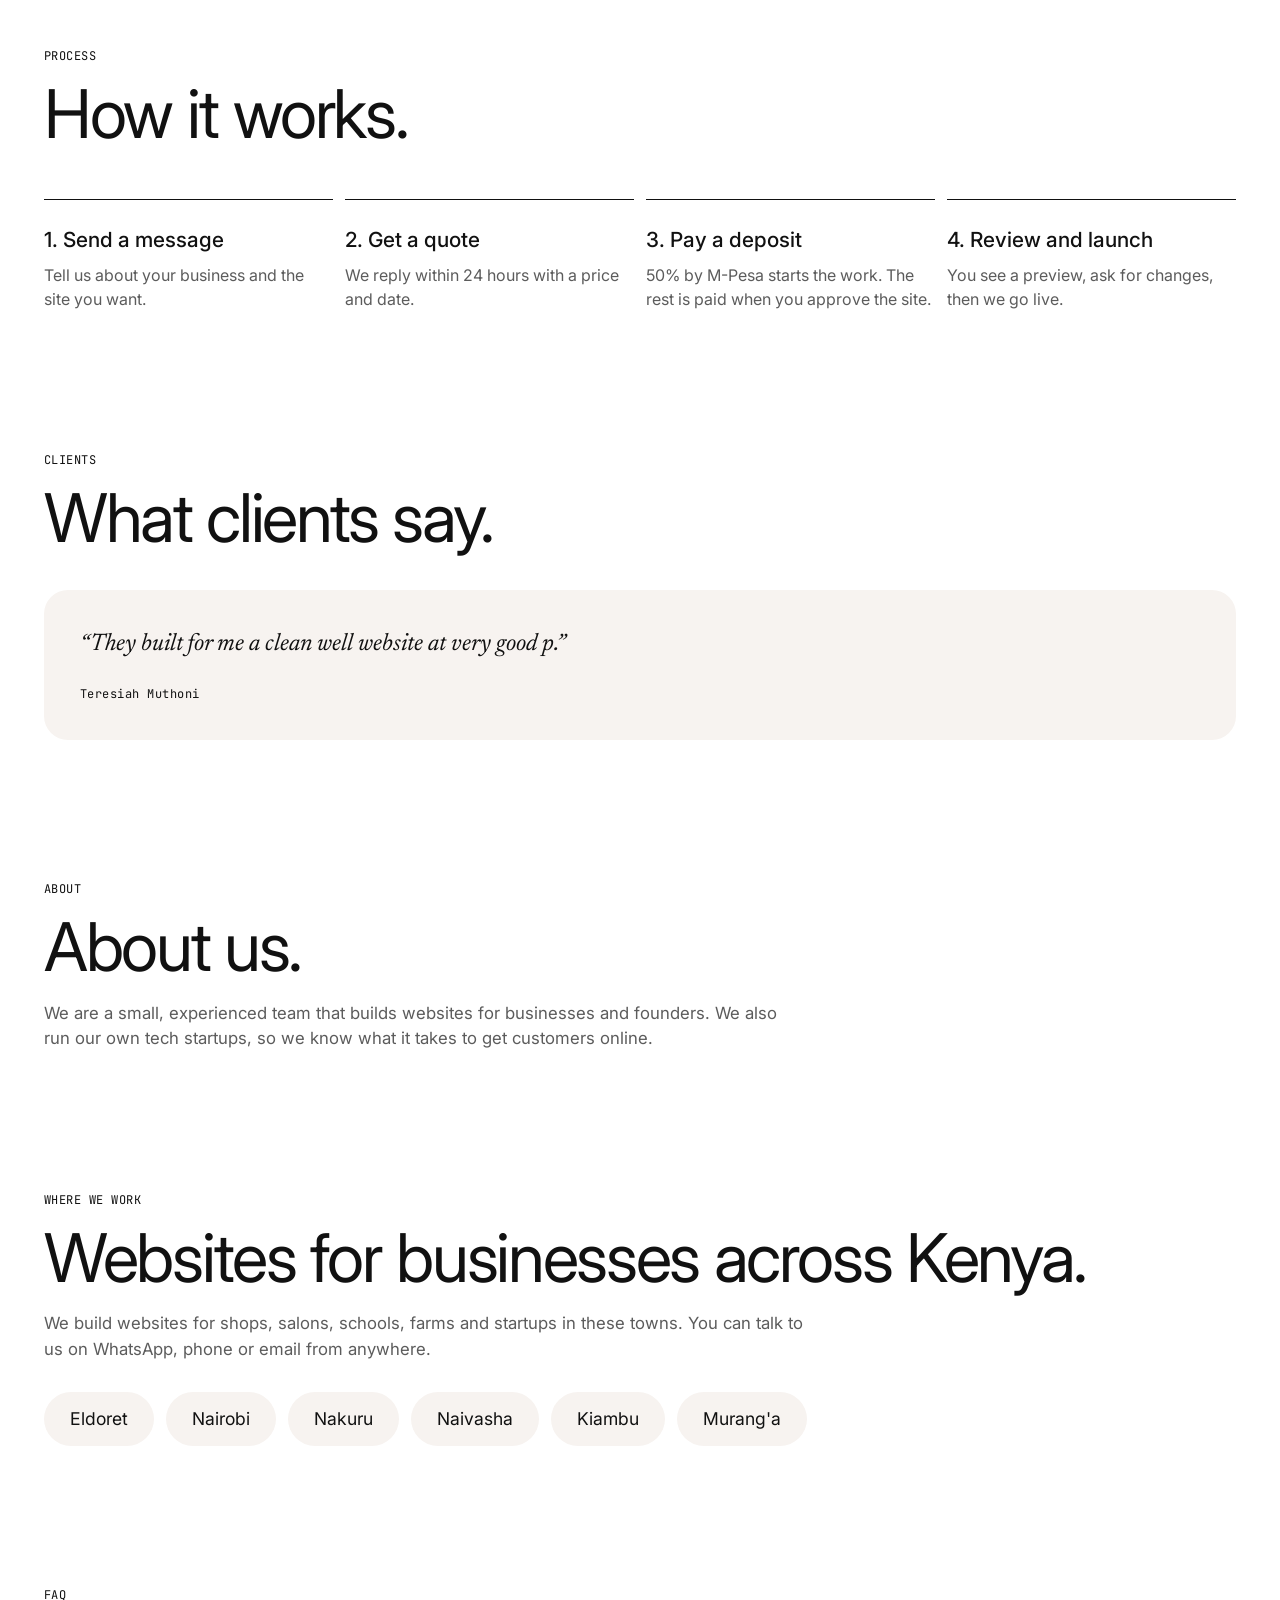
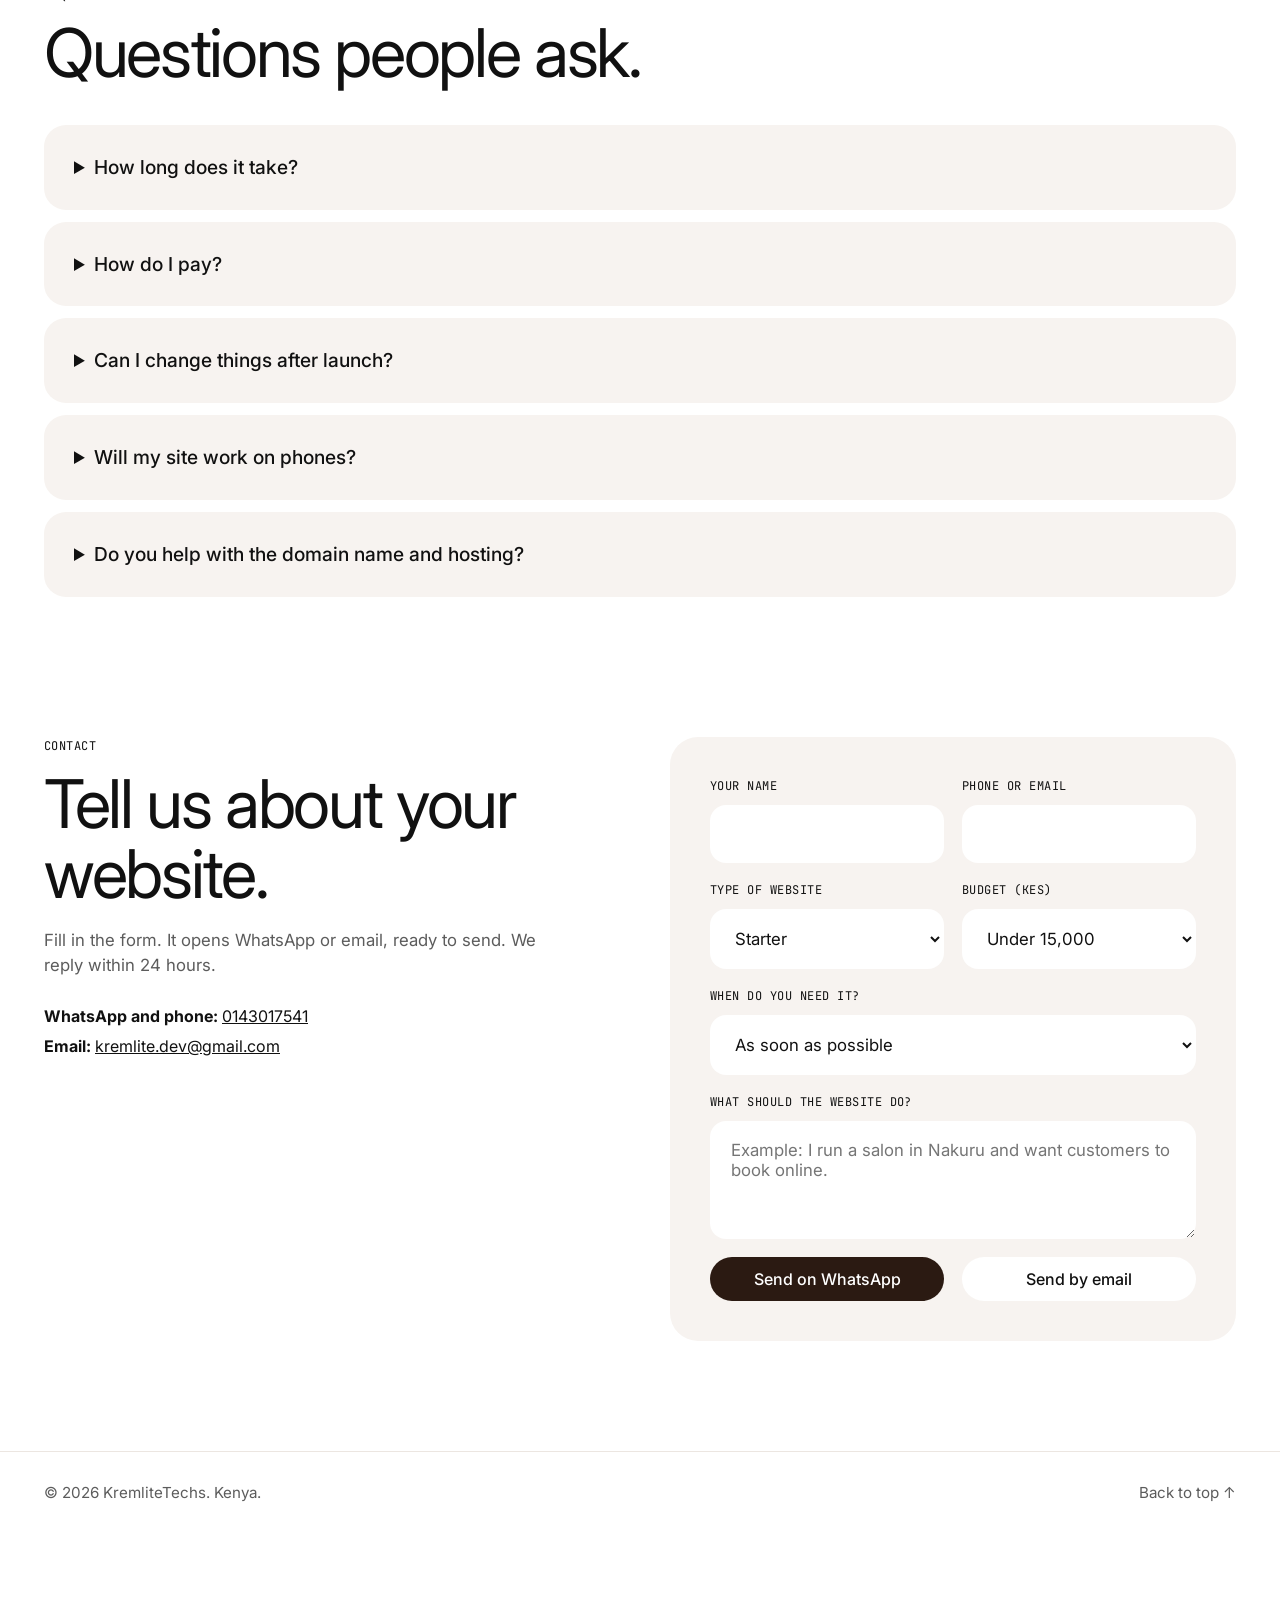
==== commit 03ada283: "Add files via upload" ====
--- a/index.html
+++ b/index.html
@@ -3,10 +3,10 @@
 <head>
   <meta charset="UTF-8">
   <meta name="viewport" content="width=device-width, initial-scale=1.0">
-    <title>Web Design Kenya | Eldoret, Nairobi, Nakuru | Kremlite.Dev</title>
+  <title>Web Design Kenya | Eldoret, Nairobi, Nakuru | KremliteTechs</title>
   <meta name="description" content="Affordable website design for businesses in Eldoret, Nairobi, Nakuru, Naivasha, Kiambu and Murang'a. Prices from KES 10,000. Pay by M-Pesa.">
   <link rel="canonical" href="https://YOUR-SITE-LINK/">
-  <meta property="og:title" content="Web Design Kenya | Kremlite.Dev">
+  <meta property="og:title" content="Web Design Kenya | KremliteTechs">
   <meta property="og:description" content="Fast, mobile-friendly websites for Kenyan businesses. Clear prices, fixed dates, pay by M-Pesa.">
   <meta property="og:type" content="website">
   <meta property="og:url" content="https://YOUR-SITE-LINK/">
@@ -17,12 +17,14 @@
   <link rel="preconnect" href="https://fonts.gstatic.com" crossorigin>
   <link href="https://fonts.googleapis.com/css2?family=Inter:wght@400;500;600&family=JetBrains+Mono&family=Newsreader:ital@1&display=swap" rel="stylesheet">
 
-    <link rel="stylesheet" href="style.css">
-      <script type="application/ld+json">
+  <link rel="stylesheet" href="style.css">
+  <link rel="icon" type="image/svg+xml" href="images/favicon.svg">
+
+  <script type="application/ld+json">
   {
     "@context": "https://schema.org",
     "@type": "ProfessionalService",
-    "name": "Kremlite.Dev",
+    "name": "KremliteTechs",
     "description": "Website design and development for businesses in Kenya. Clear prices, fixed delivery dates, M-Pesa payments.",
     "url": "https://YOUR-SITE-LINK/",
     "telephone": "+254143017541",
@@ -38,13 +40,12 @@
     ]
   }
   </script>
-    <link rel="icon" type="image/svg+xml" href="images/favicon.svg">
 </head>
 <body>
 
   <header class="site-header">
     <div class="wrap header-inner">
-          <a href="#top" class="logo"><img src="images/favicon.svg" alt="" width="34" height="34"> Kremlite.Dev</a>
+      <a href="#top" class="logo"><img src="images/favicon.svg" alt="" width="34" height="34"> KremliteTechs</a>
       <nav class="nav">
         <a href="#prices">Prices</a>
         <a href="#work">Work</a>
@@ -61,7 +62,7 @@
     <section class="hero wrap">
       <h1>Websites that bring you customers.</h1>
       <div class="hero-side">
-                <p>We build fast, mobile-friendly websites for businesses in Eldoret, Nairobi, Nakuru, Naivasha, Kiambu and Murang'a, and all over Kenya. Clear prices, fixed dates, pay by M-Pesa.</p>
+        <p>We build fast, mobile-friendly websites for businesses in Eldoret, Nairobi, Nakuru, Naivasha, Kiambu and Murang'a, and all over Kenya. Clear prices, fixed dates, pay by M-Pesa.</p>
         <div class="hero-buttons">
           <a href="#contact" class="btn btn-dark">Get a free quote</a>
           <a href="#work" class="btn btn-light">See my work</a>
@@ -155,7 +156,7 @@
       <h2 class="reveal">Sites I have built.</h2>
       <p class="lead reveal">Real sites for real businesses.</p>
 
-           <div class="work-grid">
+      <div class="work-grid">
         <article class="work-card reveal">
           <a href="https://man-location-boutique.vercel.app/" target="_blank" class="work-image">
             <img src="images/manlocationpicture.png" alt="Screenshot of Man Location Boutique website">
@@ -165,15 +166,12 @@
           <p class="lead">A menswear boutique website for a shop in Eldoret.</p>
           <a href="https://man-location-boutique.vercel.app/" target="_blank" class="plan-link">Visit site</a>
         </article>
-      
-
-
       </div>
     </section>
 
     <!-- WHY -->
     <section class="section wrap">
-      <p class="mono reveal">WHY KREMLITE.DEV</p>
+      <p class="mono reveal">WHY KREMLITETECHS</p>
       <h2 class="reveal">What you get.</h2>
 
       <div class="why reveal">
@@ -216,7 +214,7 @@
       <p class="lead wide reveal">We are a small, experienced team that builds websites for businesses and founders. We also run our own tech startups, so we know what it takes to get customers online.</p>
     </section>
 
-       <!-- AREAS -->
+    <!-- AREAS -->
     <section class="section wrap">
       <p class="mono reveal">WHERE WE WORK</p>
       <h2 class="reveal">Websites for businesses across Kenya.</h2>
@@ -230,6 +228,7 @@
         <li>Murang'a</li>
       </ul>
     </section>
+
     <!-- FAQ -->
     <section class="section wrap" id="faq">
       <p class="mono reveal">FAQ</p>
@@ -314,7 +313,7 @@
 
   <footer class="footer">
     <div class="wrap footer-inner">
-      <p>© 2026 Kremlite Technologies. Kenya.</p>
+      <p>© 2026 KremliteTechs. Kenya.</p>
       <a href="#top">Back to top ↑</a>
     </div>
   </footer>
@@ -340,7 +339,7 @@
 
     // Contact form
     function buildMessage() {
-      return "Hello Kremlite.Dev,\n" +
+      return "Hello KremliteTechs,\n" +
         "Name: " + document.getElementById("f-name").value + "\n" +
         "Contact: " + document.getElementById("f-contact").value + "\n" +
         "Website type: " + document.getElementById("f-type").value + "\n" +
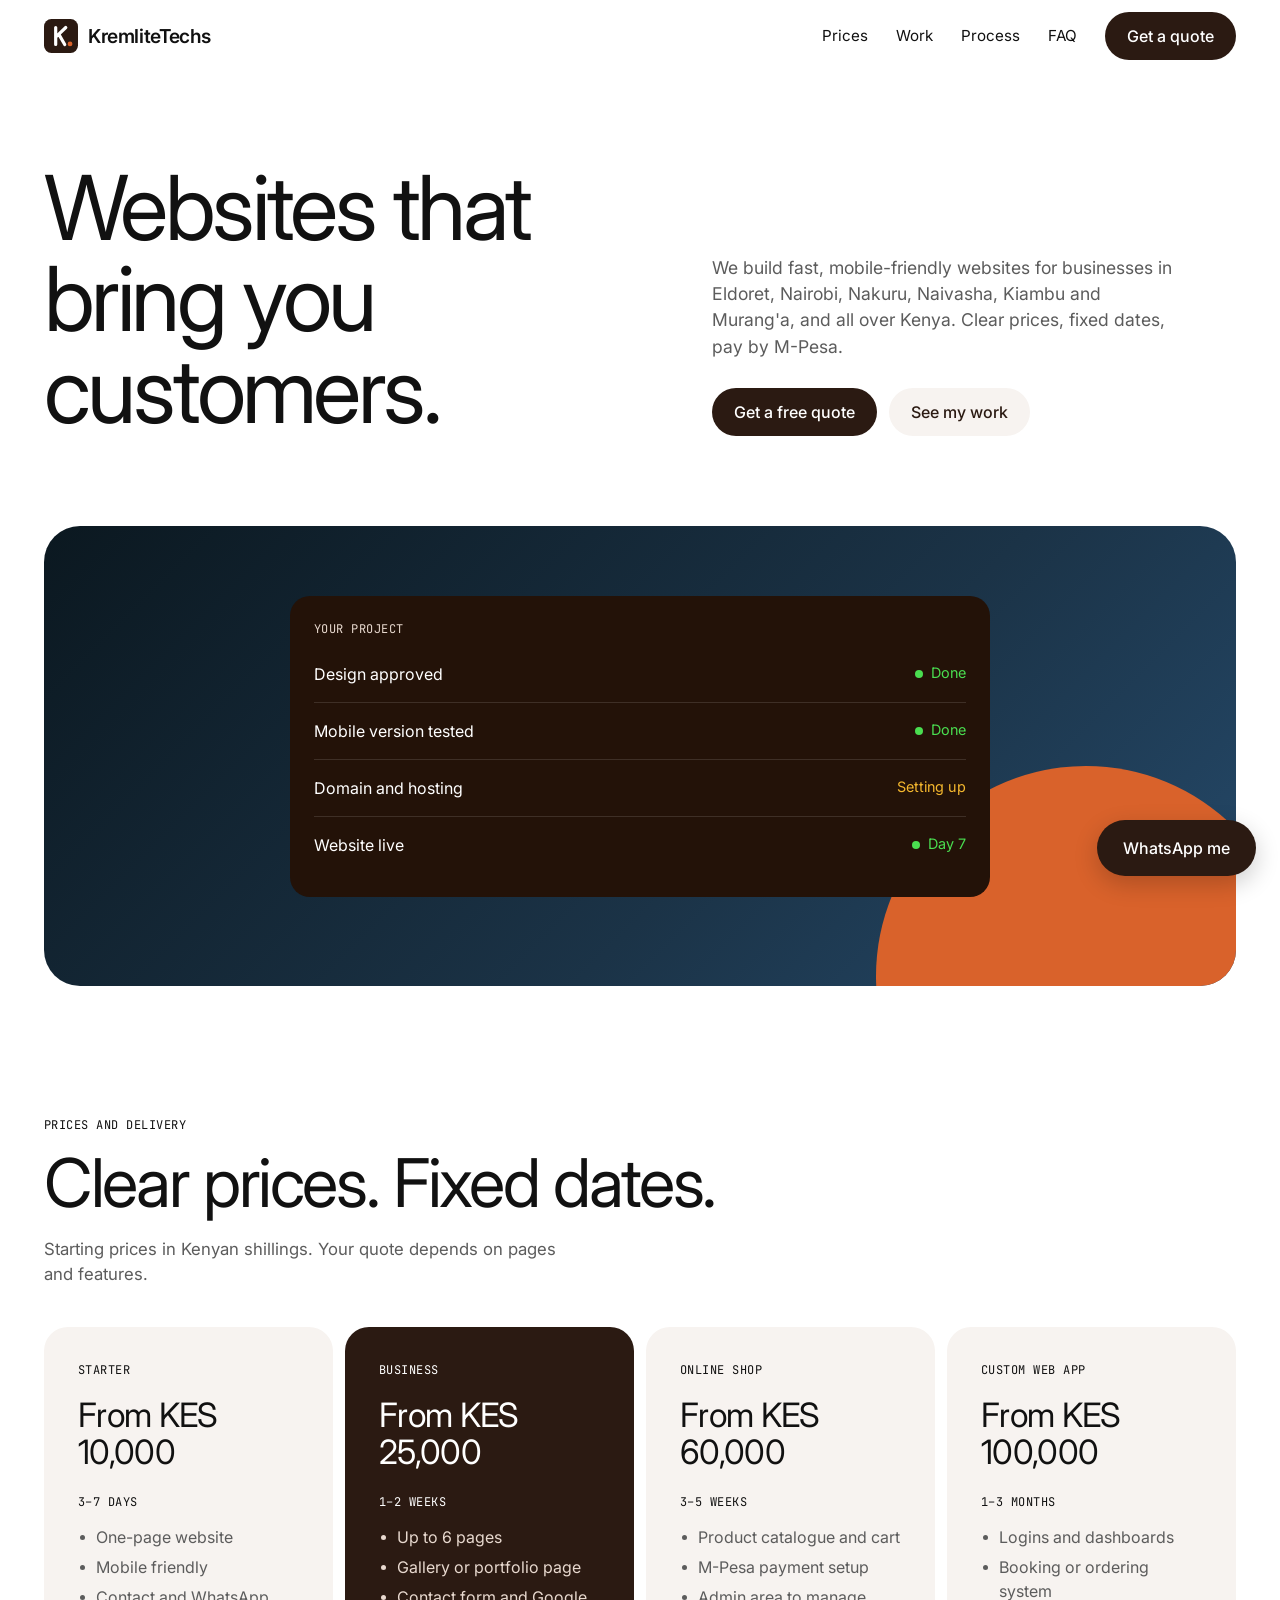
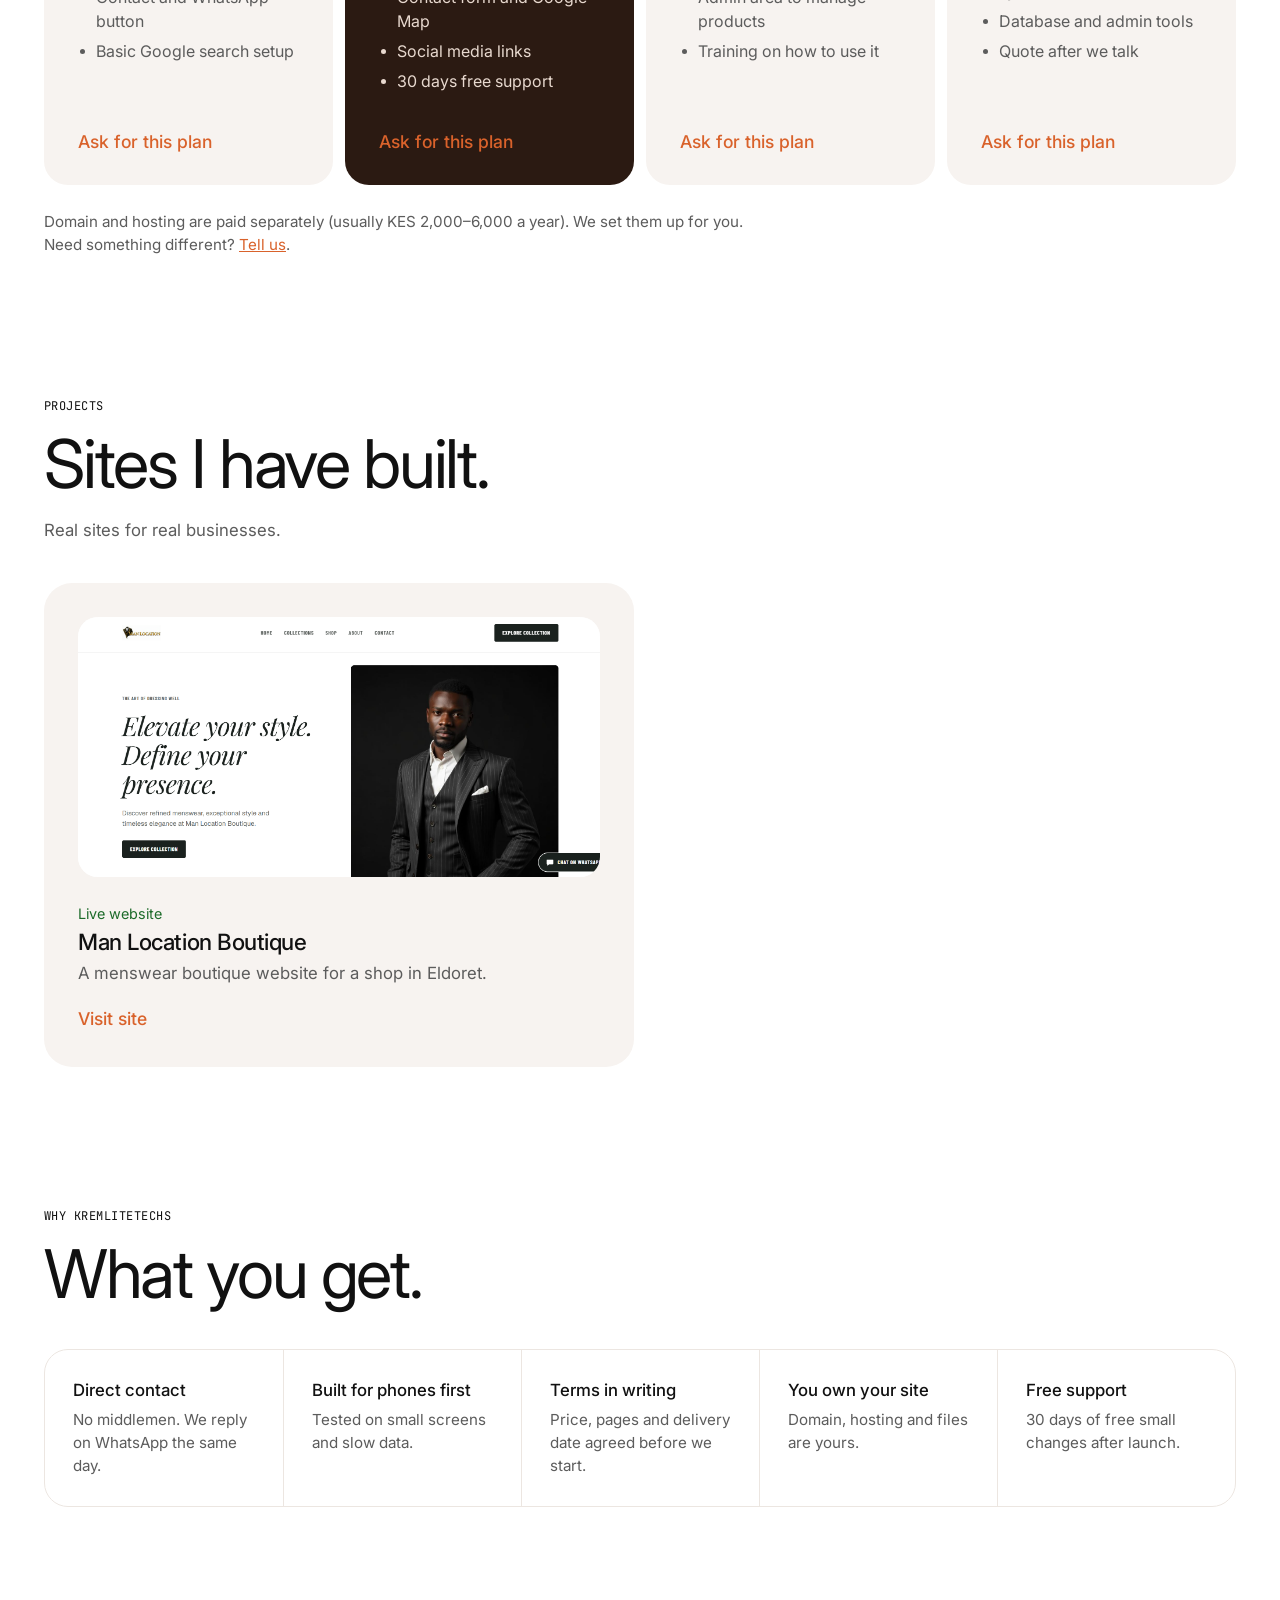
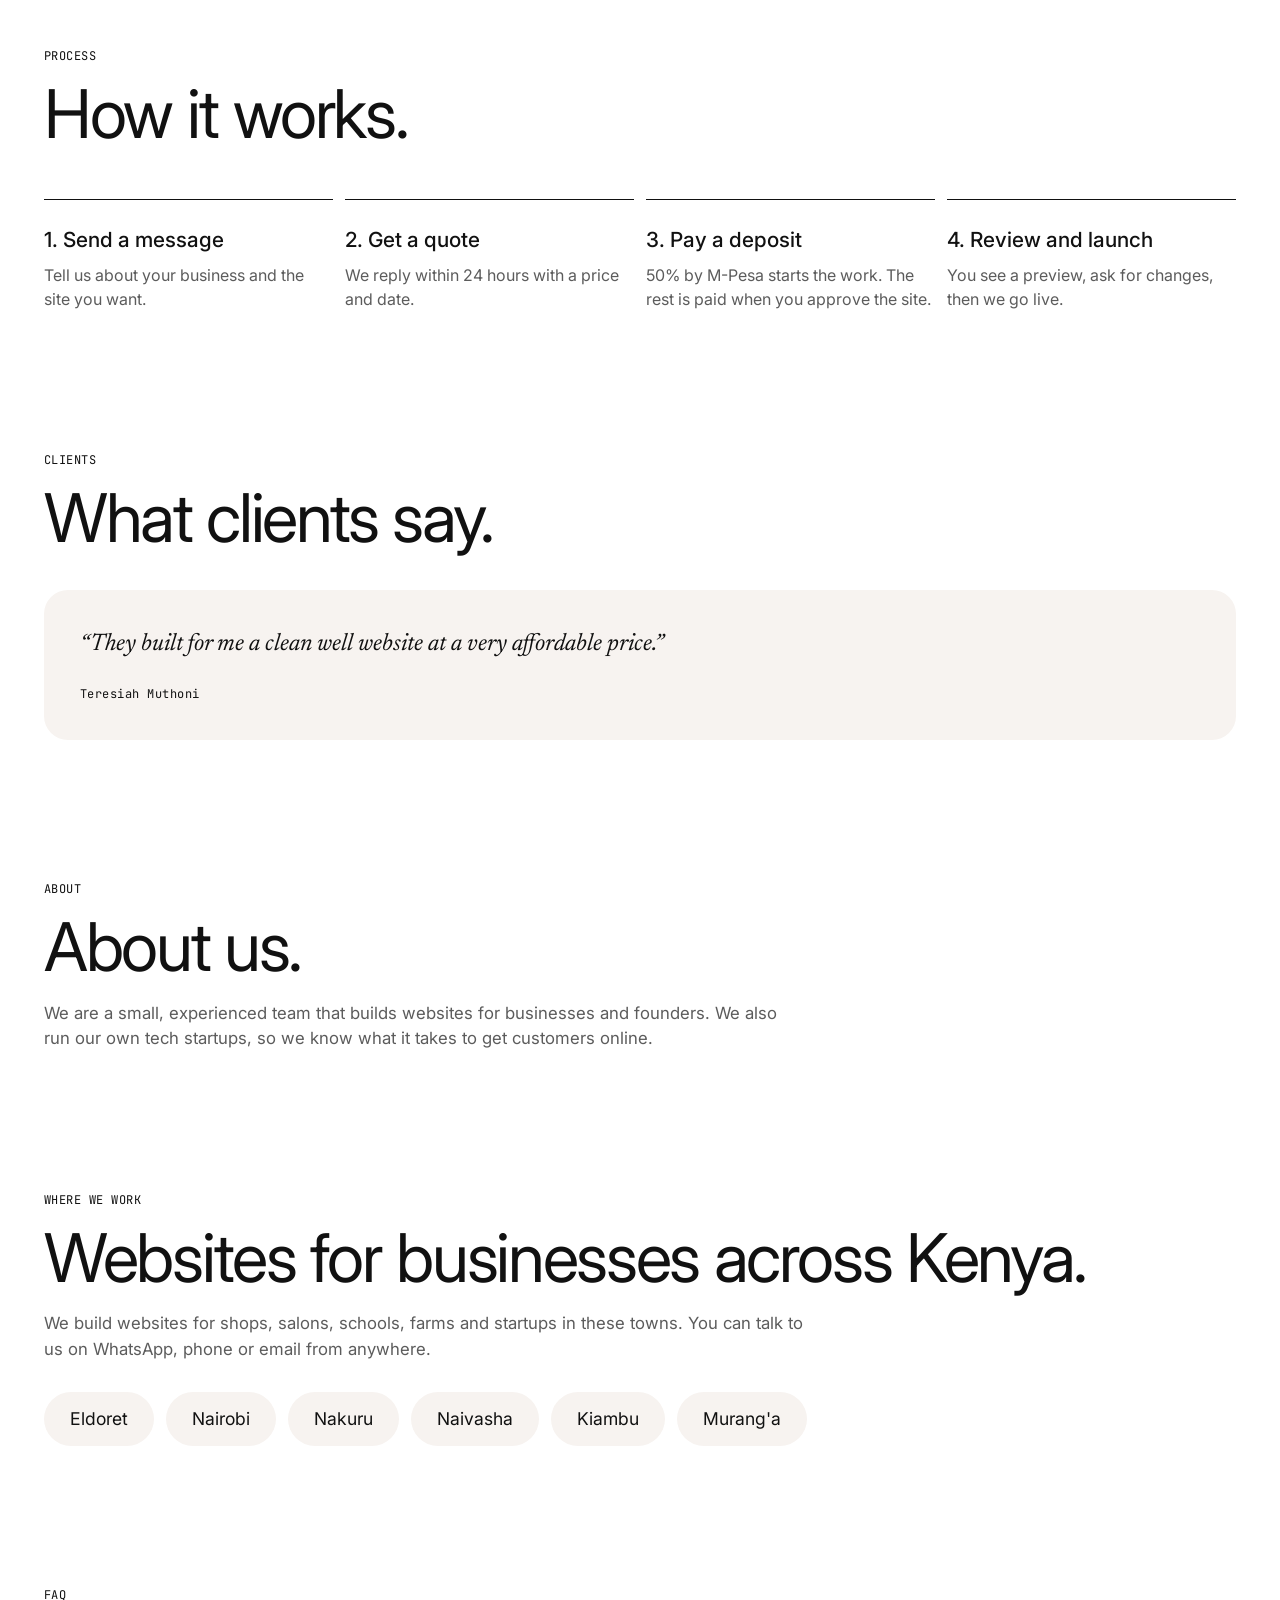
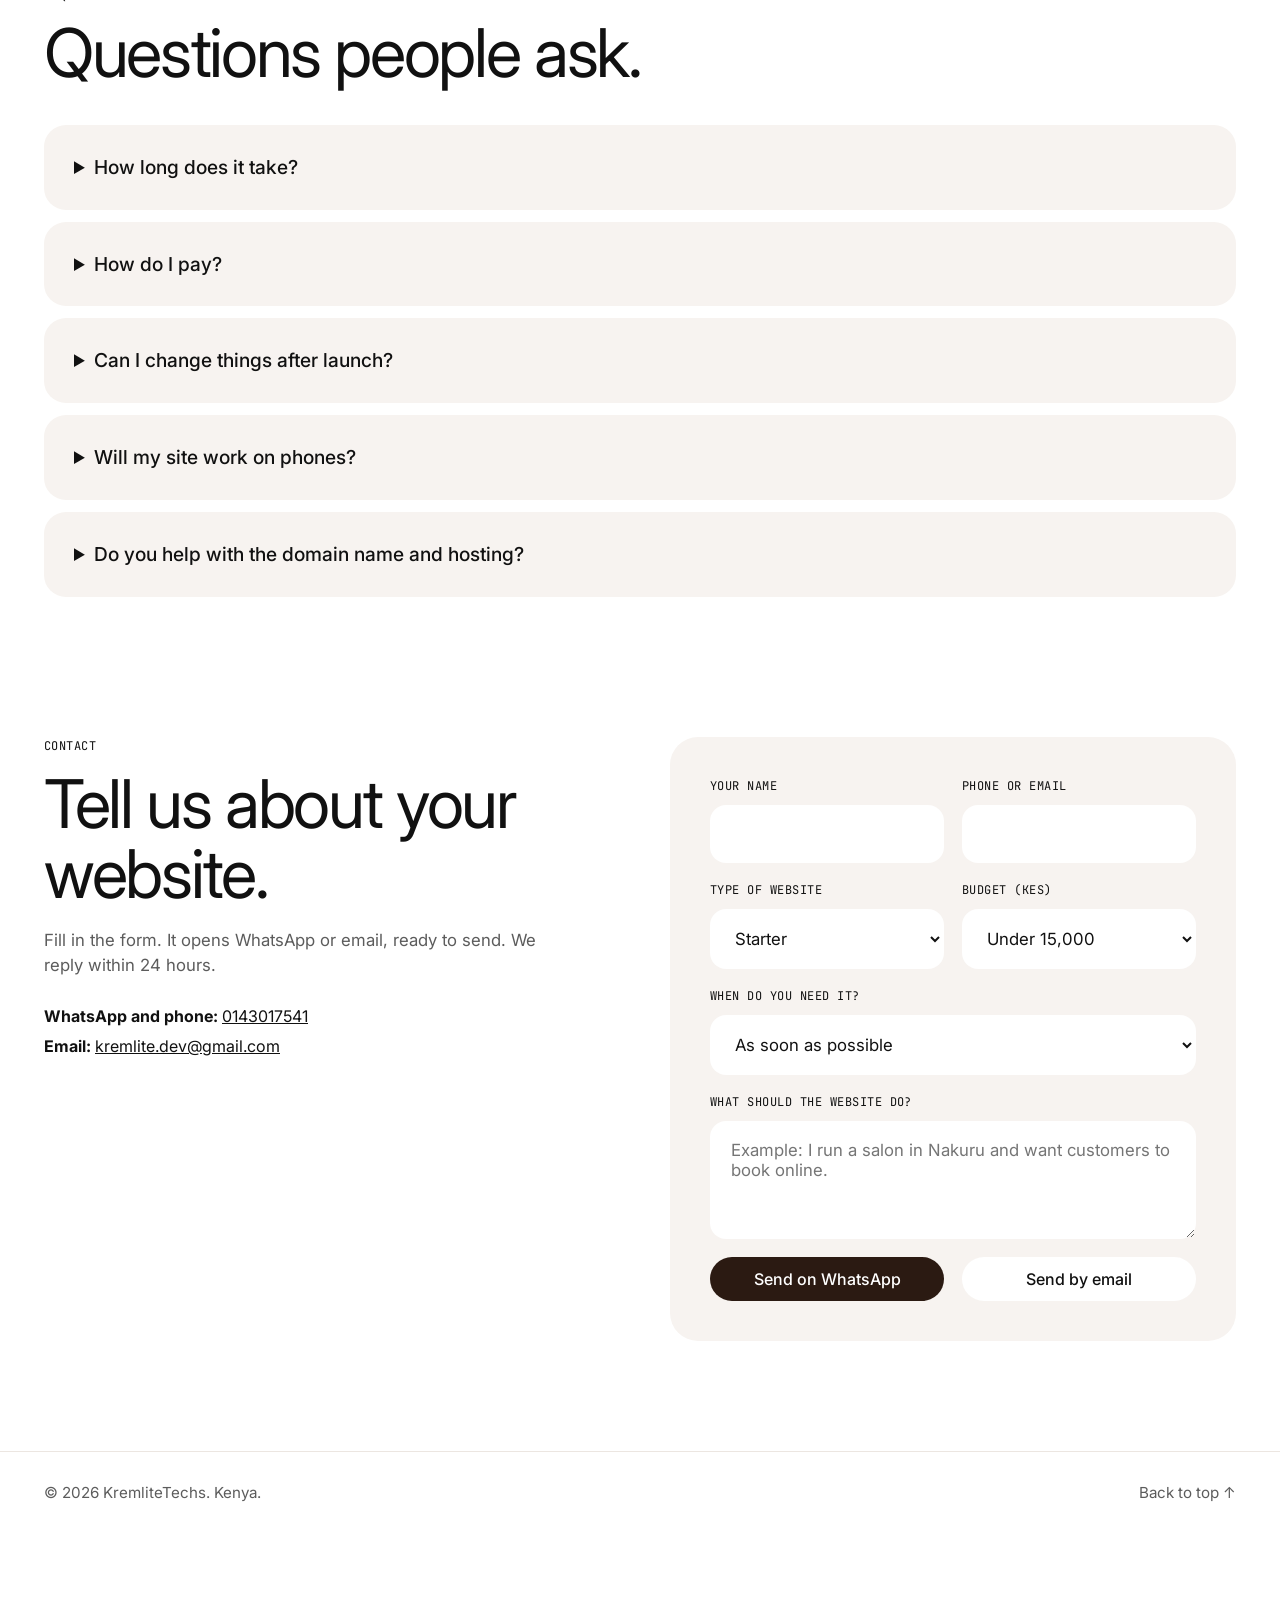
==== commit 0783caf2: "Add files via upload" ====
--- a/index.html
+++ b/index.html
@@ -202,7 +202,7 @@
       <h2 class="reveal">What clients say.</h2>
 
       <blockquote class="quote reveal">
-        <p>“They built for me a clean well website at very good p.”</p>
+        <p>“They built for me a clean well website at a very affordable price.”</p>
         <span class="mono">Teresiah Muthoni</span>
       </blockquote>
     </section>
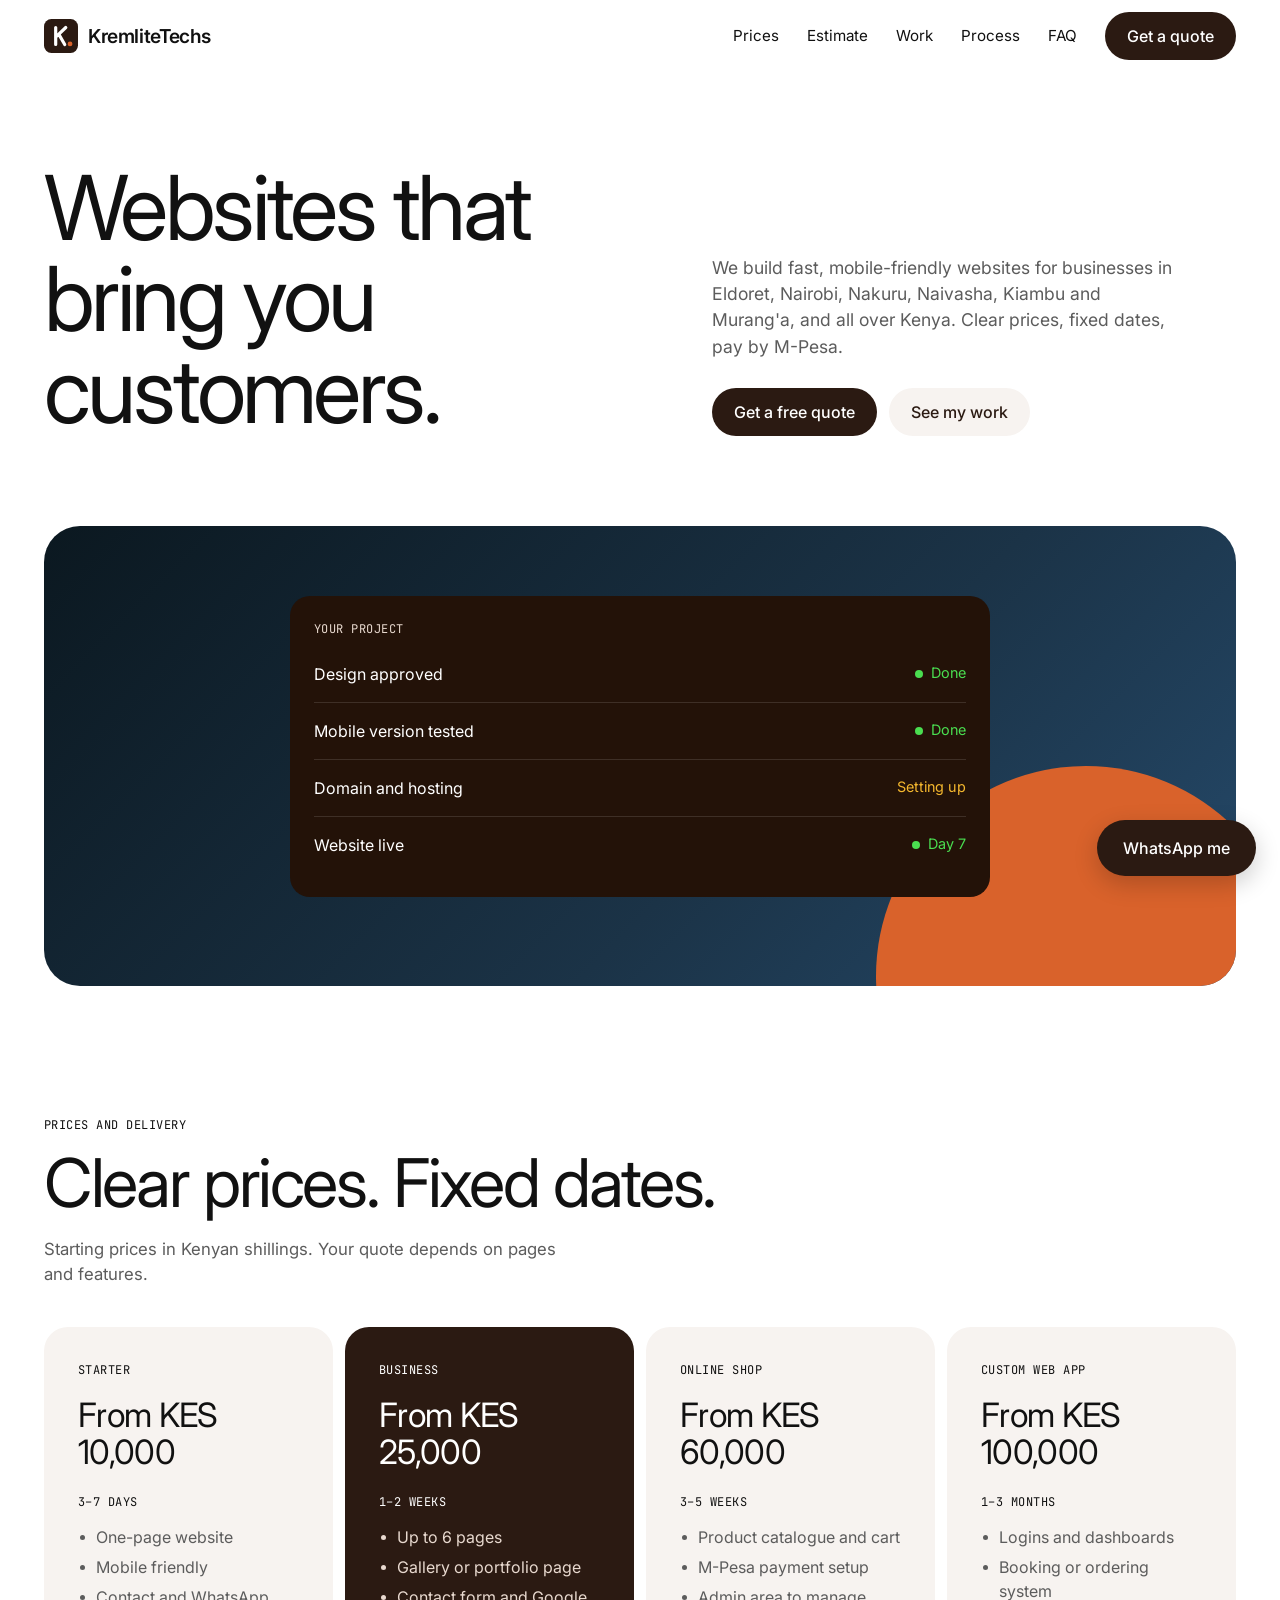
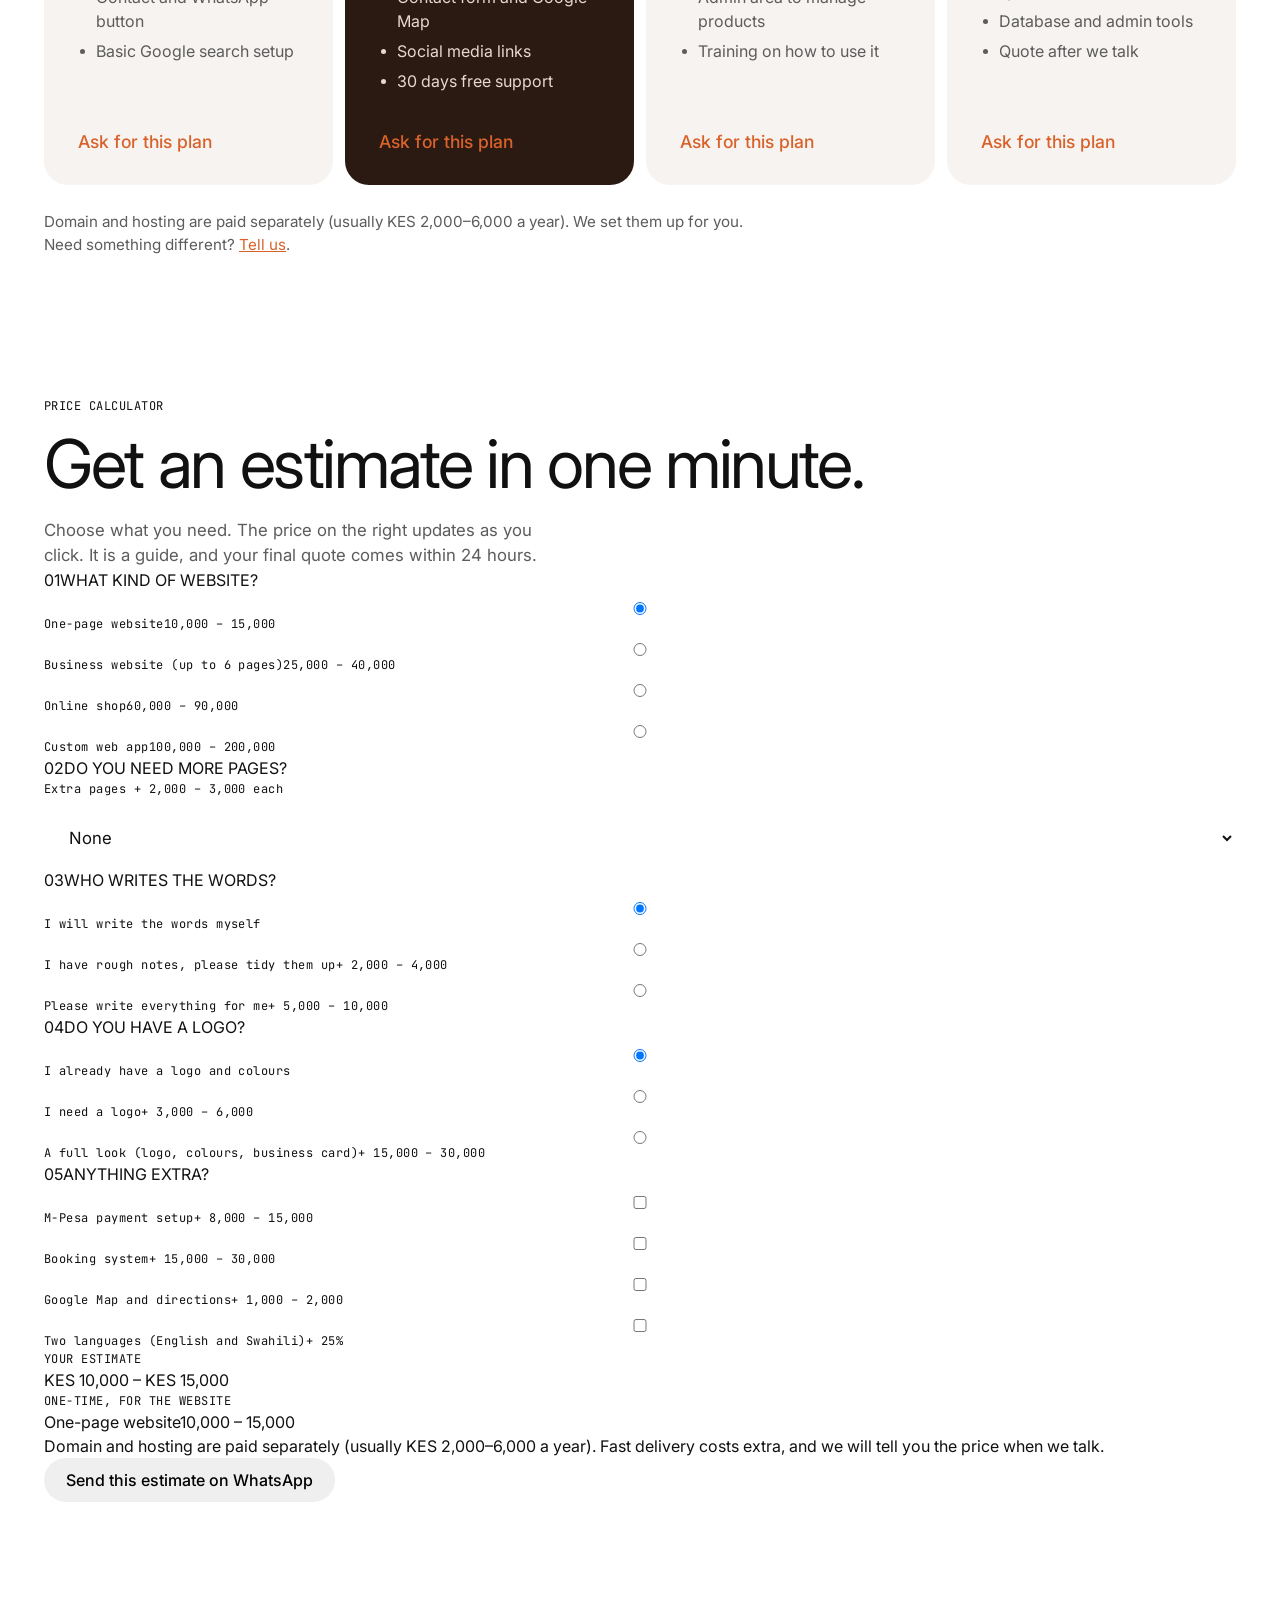
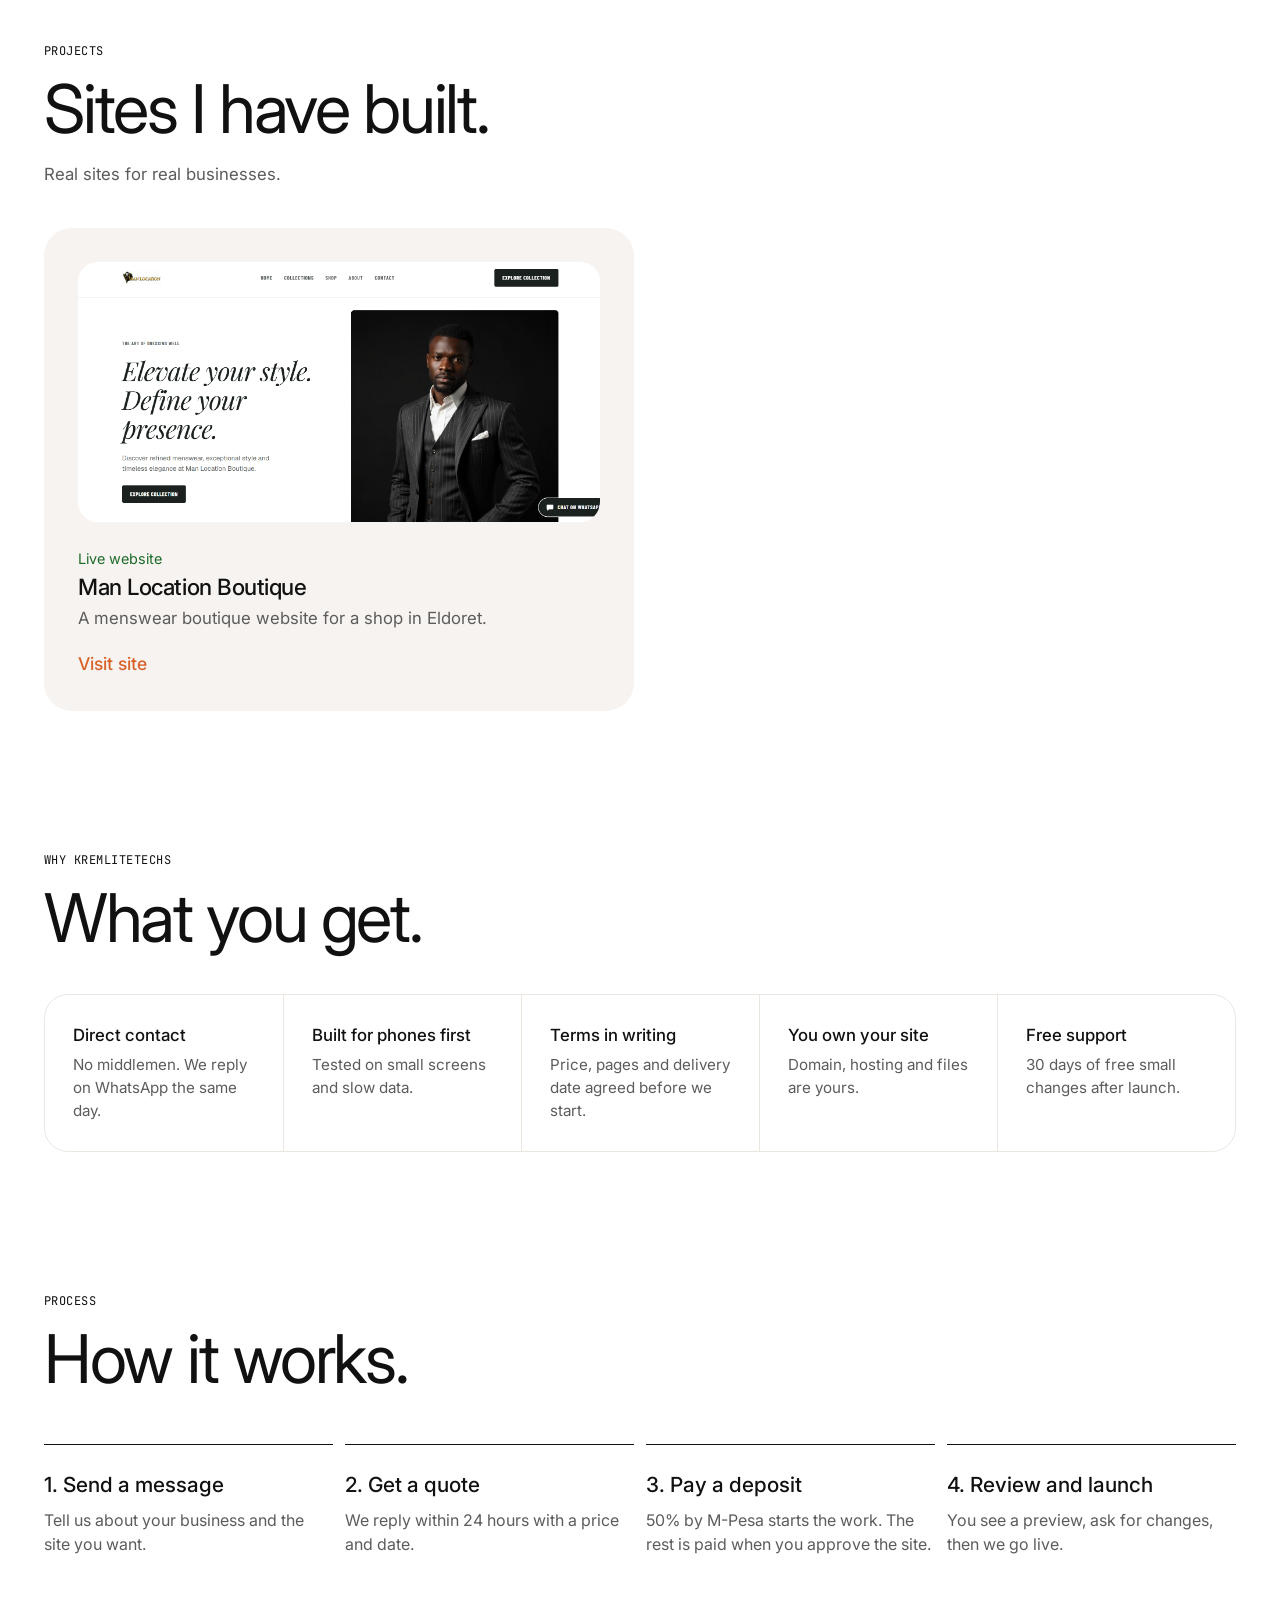
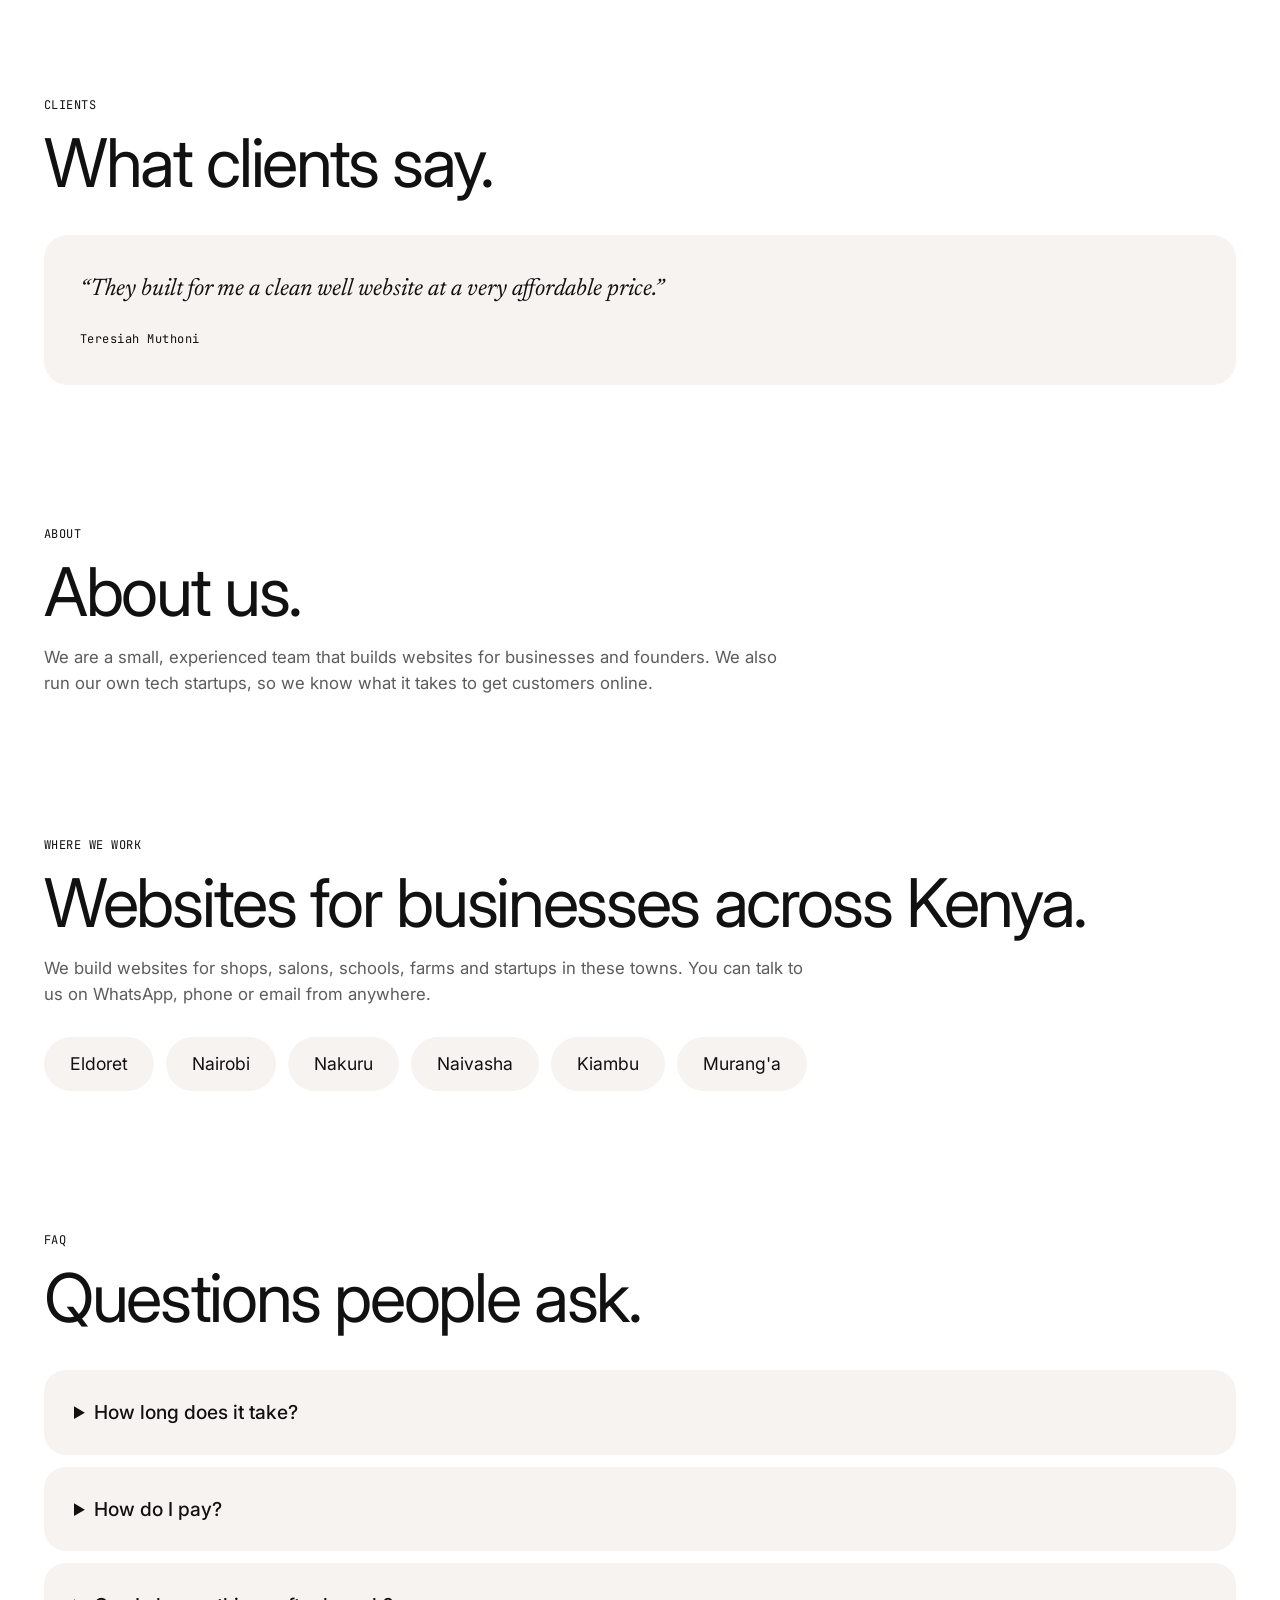
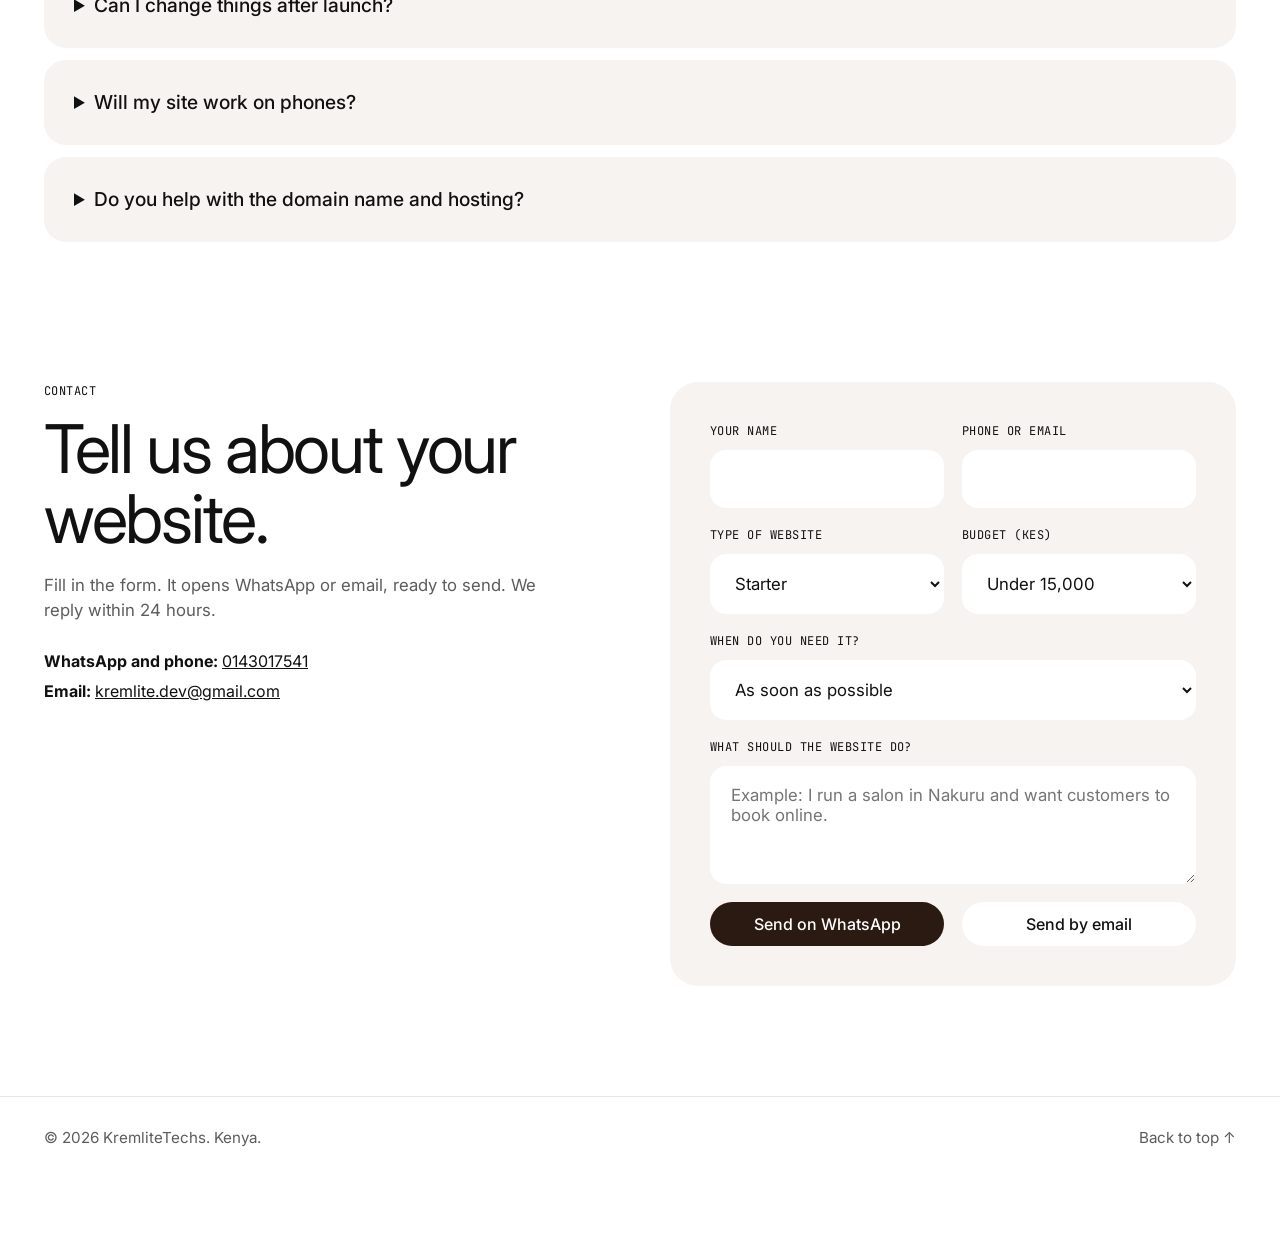
==== commit 902d2530: "Add files via upload" ====
--- a/index.html
+++ b/index.html
@@ -5,11 +5,11 @@
   <meta name="viewport" content="width=device-width, initial-scale=1.0">
   <title>Web Design Kenya | Eldoret, Nairobi, Nakuru | KremliteTechs</title>
   <meta name="description" content="Affordable website design for businesses in Eldoret, Nairobi, Nakuru, Naivasha, Kiambu and Murang'a. Prices from KES 10,000. Pay by M-Pesa.">
-  <link rel="canonical" href="https://YOUR-SITE-LINK/">
+  <link rel="canonical" href="https://www.kremlitetechs.co.ke/">
   <meta property="og:title" content="Web Design Kenya | KremliteTechs">
   <meta property="og:description" content="Fast, mobile-friendly websites for Kenyan businesses. Clear prices, fixed dates, pay by M-Pesa.">
   <meta property="og:type" content="website">
-  <meta property="og:url" content="https://YOUR-SITE-LINK/">
+  <meta property="og:url" content="https://www.kremlitetechs.co.ke/">
 
   <script>document.documentElement.classList.add("js");</script>
 
@@ -26,7 +26,7 @@
     "@type": "ProfessionalService",
     "name": "KremliteTechs",
     "description": "Website design and development for businesses in Kenya. Clear prices, fixed delivery dates, M-Pesa payments.",
-    "url": "https://YOUR-SITE-LINK/",
+    "url": "www.kremlitetechs.co.ke",
     "telephone": "+254143017541",
     "email": "kremlite.dev@gmail.com",
     "priceRange": "KES 10,000 - KES 100,000+",
@@ -48,6 +48,7 @@
       <a href="#top" class="logo"><img src="images/favicon.svg" alt="" width="34" height="34"> KremliteTechs</a>
       <nav class="nav">
         <a href="#prices">Prices</a>
+        <a href="#estimate">Estimate</a>
         <a href="#work">Work</a>
         <a href="#process">Process</a>
         <a href="#faq">FAQ</a>
@@ -150,6 +151,65 @@
       <p class="note reveal">Domain and hosting are paid separately (usually KES 2,000–6,000 a year). We set them up for you.<br>Need something different? <a href="#contact">Tell us</a>.</p>
     </section>
 
+       <!-- ESTIMATE -->
+    <section class="section wrap" id="estimate">
+      <p class="mono reveal">PRICE CALCULATOR</p>
+      <h2 class="reveal">Get an estimate in one minute.</h2>
+      <p class="lead reveal">Choose what you need. The price on the right updates as you click. It is a guide, and your final quote comes within 24 hours.</p>
+
+      <div class="calc">
+        <div class="calc-questions">
+
+          <p class="calc-title"><span>01</span>WHAT KIND OF WEBSITE?</p>
+          <label class="option"><input type="radio" name="type" data-min="10000" data-max="15000" checked><span class="opt-name">One-page website</span><span class="opt-price"></span></label>
+          <label class="option"><input type="radio" name="type" data-min="25000" data-max="40000"><span class="opt-name">Business website (up to 6 pages)</span><span class="opt-price"></span></label>
+          <label class="option"><input type="radio" name="type" data-min="60000" data-max="90000"><span class="opt-name">Online shop</span><span class="opt-price"></span></label>
+          <label class="option"><input type="radio" name="type" data-min="100000" data-max="200000"><span class="opt-name">Custom web app</span><span class="opt-price"></span></label>
+
+          <p class="calc-title"><span>02</span>DO YOU NEED MORE PAGES?</p>
+          <label class="option">
+            <span class="opt-name">Extra pages</span>
+            <span class="opt-price"></span>
+            <select id="pages" data-min="2000" data-max="3000">
+              <option value="0">None</option>
+              <option value="1">1</option>
+              <option value="2">2</option>
+              <option value="3">3</option>
+              <option value="4">4</option>
+              <option value="5">5</option>
+              <option value="8">8</option>
+              <option value="10">10</option>
+            </select>
+          </label>
+
+          <p class="calc-title"><span>03</span>WHO WRITES THE WORDS?</p>
+          <label class="option"><input type="radio" name="words" data-min="0" data-max="0" checked><span class="opt-name">I will write the words myself</span><span class="opt-price"></span></label>
+          <label class="option"><input type="radio" name="words" data-min="2000" data-max="4000"><span class="opt-name">I have rough notes, please tidy them up</span><span class="opt-price"></span></label>
+          <label class="option"><input type="radio" name="words" data-min="5000" data-max="10000"><span class="opt-name">Please write everything for me</span><span class="opt-price"></span></label>
+
+          <p class="calc-title"><span>04</span>DO YOU HAVE A LOGO?</p>
+          <label class="option"><input type="radio" name="logo" data-min="0" data-max="0" checked><span class="opt-name">I already have a logo and colours</span><span class="opt-price"></span></label>
+          <label class="option"><input type="radio" name="logo" data-min="3000" data-max="6000"><span class="opt-name">I need a logo</span><span class="opt-price"></span></label>
+          <label class="option"><input type="radio" name="logo" data-min="15000" data-max="30000"><span class="opt-name">A full look (logo, colours, business card)</span><span class="opt-price"></span></label>
+
+          <p class="calc-title"><span>05</span>ANYTHING EXTRA?</p>
+          <label class="option"><input type="checkbox" name="extra" data-min="8000" data-max="15000"><span class="opt-name">M-Pesa payment setup</span><span class="opt-price"></span></label>
+          <label class="option"><input type="checkbox" name="extra" data-min="15000" data-max="30000"><span class="opt-name">Booking system</span><span class="opt-price"></span></label>
+          <label class="option"><input type="checkbox" name="extra" data-min="1000" data-max="2000"><span class="opt-name">Google Map and directions</span><span class="opt-price"></span></label>
+          <label class="option"><input type="checkbox" name="extra" data-percent="25"><span class="opt-name">Two languages (English and Swahili)</span><span class="opt-price"></span></label>
+
+        </div>
+
+        <aside class="estimate">
+          <p class="mono">YOUR ESTIMATE</p>
+          <p class="estimate-price" id="est-price">KES 10,000</p>
+          <p class="mono">ONE-TIME, FOR THE WEBSITE</p>
+          <ul class="est-lines" id="est-lines"></ul>
+          <p class="est-note">Domain and hosting are paid separately (usually KES 2,000–6,000 a year). Fast delivery costs extra, and we will tell you the price when we talk.</p>
+          <button type="button" class="btn" id="est-send">Send this estimate on WhatsApp</button>
+        </aside>
+      </div>
+    </section>
     <!-- WORK -->
     <section class="section wrap" id="work">
       <p class="mono reveal">PROJECTS</p>
@@ -353,7 +413,92 @@
     document.getElementById("send-mail").addEventListener("click", function () {
       window.location.href = "mailto:" + EMAIL + "?subject=" + encodeURIComponent("New website enquiry") + "&body=" + encodeURIComponent(buildMessage());
     });
-  </script>
+ 
+    // Price calculator
+    function fmt(n) { return n.toLocaleString("en-US"); }
+    function rangeText(lo, hi) { return lo === hi ? fmt(lo) : fmt(lo) + " \u2013 " + fmt(hi); }
+    function roundTo500(n) { return Math.round(n / 500) * 500; }
+
+    // Show the price next to each choice
+    document.querySelectorAll("#estimate .option input, #estimate .option select").forEach(function (el) {
+      var tag = el.closest(".option").querySelector(".opt-price");
+      if (el.hasAttribute("data-percent")) {
+        tag.textContent = "+ " + el.getAttribute("data-percent") + "%";
+        return;
+      }
+      var lo = parseInt(el.getAttribute("data-min"), 10);
+      var hi = parseInt(el.getAttribute("data-max"), 10);
+      if (lo === 0 && hi === 0) { return; }
+      var text = (el.name === "type" ? "" : "+ ") + rangeText(lo, hi);
+      if (el.tagName === "SELECT") { text += " each"; }
+      tag.textContent = text;
+    });
+
+    var estimateLines = [];
+    var estimateTotal = "";
+
+    function updateEstimate() {
+      var min = 0, max = 0, percent = 0;
+      estimateLines = [];
+
+      document.querySelectorAll("#estimate .option").forEach(function (o) {
+        var input = o.querySelector("input");
+        o.classList.toggle("selected", input ? input.checked : false);
+      });
+
+      document.querySelectorAll("#estimate [data-min], #estimate [data-percent]").forEach(function (el) {
+        var count = 1;
+        if (el.tagName === "SELECT") { count = parseInt(el.value, 10); }
+        else if (!el.checked) { return; }
+        if (count === 0) { return; }
+
+        var name = el.closest(".option").querySelector(".opt-name").textContent;
+
+        if (el.hasAttribute("data-percent")) {
+          var p = parseInt(el.getAttribute("data-percent"), 10);
+          percent += p;
+          estimateLines.push({ label: name, text: "+" + p + "%" });
+          return;
+        }
+
+        var lo = parseInt(el.getAttribute("data-min"), 10) * count;
+        var hi = parseInt(el.getAttribute("data-max"), 10) * count;
+        if (lo === 0 && hi === 0) { return; }
+        min += lo;
+        max += hi;
+        estimateLines.push({ label: name + (count > 1 ? " x " + count : ""), text: rangeText(lo, hi) });
+      });
+
+      min = roundTo500(min * (1 + percent / 100));
+      max = roundTo500(max * (1 + percent / 100));
+
+      estimateTotal = min === max ? "KES " + fmt(min) : "KES " + fmt(min) + " \u2013 KES " + fmt(max);
+      document.getElementById("est-price").textContent = estimateTotal;
+
+      var list = document.getElementById("est-lines");
+      list.innerHTML = "";
+      estimateLines.forEach(function (line) {
+        var li = document.createElement("li");
+        var a = document.createElement("span");
+        var b = document.createElement("span");
+        a.textContent = line.label;
+        b.textContent = line.text;
+        li.appendChild(a);
+        li.appendChild(b);
+        list.appendChild(li);
+      });
+    }
+
+    document.getElementById("estimate").addEventListener("change", updateEstimate);
+
+    document.getElementById("est-send").addEventListener("click", function () {
+      var msg = "Hello KremliteTechs, I used your price calculator.\n\nEstimate: " + estimateTotal + "\n\nWhat I chose:\n";
+      estimateLines.forEach(function (line) { msg += "- " + line.label + ": " + line.text + "\n"; });
+      window.open("https://wa.me/" + PHONE + "?text=" + encodeURIComponent(msg), "_blank");
+    });
+
+    updateEstimate();
+ </script>
 
 </body>
 </html>
